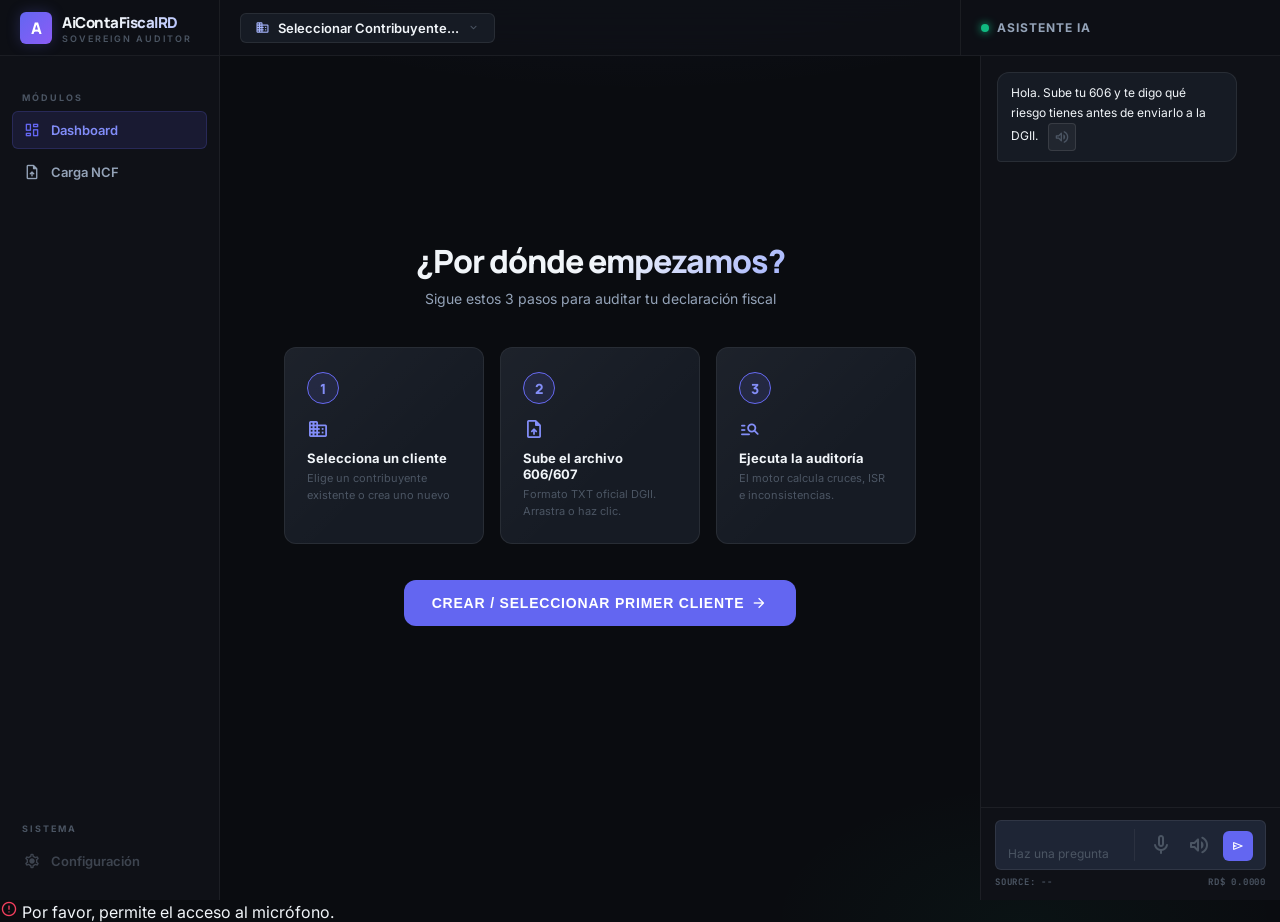
==== api/static/index.html @ 36d4a1bb "Rescue: Reinicialización de repositorio local para AiContaFiscalRD" ====
<!DOCTYPE html>
<html lang="es">
<head>
    <meta charset="UTF-8">
    <meta name="viewport" content="width=device-width, initial-scale=1.0">
    <title>AiContaFiscalRD | Sovereign Auditor</title>
    <meta name="description" content="Motor de auditoría fiscal inteligente para la República Dominicana. Validación de NCF, cruces DGII y análisis de riesgo ISR.">

    <link rel="preconnect" href="https://fonts.googleapis.com">
    <link rel="preconnect" href="https://fonts.gstatic.com" crossorigin>
    <link href="https://fonts.googleapis.com/css2?family=Inter:wght@300;400;500;600;700&family=Manrope:wght@300;400;500;600;700;800;900&family=JetBrains+Mono:wght@400;500&display=swap" rel="stylesheet">
    <link rel="stylesheet" href="https://fonts.googleapis.com/css2?family=Material+Symbols+Rounded:opsz,wght,FILL,GRAD@20..48,300..700,0..1,-50..200">

    <style>
        /* ============================================================
           DESIGN TOKENS
        ============================================================ */
        :root {
            --bg-base:        #0a0c10;
            --bg-surface:     #0f1117;
            --bg-card:        #161b24;
            --bg-card-hover:  #1c2330;
            --bg-glass:       rgba(15,17,23,0.85);
            --bg-input:       #1e2535;

            --border-subtle:  rgba(255,255,255,0.06);
            --border-card:    rgba(255,255,255,0.08);

            --primary:        #6366f1;
            --primary-light:  #818cf8;
            --primary-glow:   rgba(99,102,241,0.25);
            --primary-dim:    rgba(99,102,241,0.12);

            --accent-amber:   #f59e0b;
            --accent-emerald: #10b981;
            --accent-rose:    #f43f5e;

            --text-primary:   #f1f5f9;
            --text-secondary: #94a3b8;
            --text-muted:     #4b5563;
            --text-accent:    #a5b4fc;

            --success:        #10b981;
            --danger:         #f43f5e;
            --warning:        #f59e0b;

            --radius-sm:      6px;
            --radius-md:      12px;
            --radius-lg:      20px;

            --shadow-card:    0 4px 24px rgba(0,0,0,0.4);
            --shadow-glow:    0 0 30px rgba(99,102,241,0.15);
            --shadow-success: 0 0 40px rgba(16,185,129,0.3);
            --transition:     all 0.25s cubic-bezier(0.4, 0, 0.2, 1);

            /* Layout widths */
            --sidebar-w: 220px;
            --chat-w:    300px;
        }

        /* Animaciones Premium */
        @keyframes pulse-success {
            0%   { box-shadow: 0 0 10px rgba(16,185,129,0.2); border-color: var(--border-subtle); }
            50%  { box-shadow: var(--shadow-success); border-color: var(--accent-emerald); }
            100% { box-shadow: 0 0 10px rgba(16,185,129,0.2); border-color: var(--border-subtle); }
        }

        .success-glow {
            animation: pulse-success 3s infinite ease-in-out;
            border-radius: var(--radius-lg);
        }

        *, *::before, *::after { box-sizing: border-box; margin: 0; padding: 0; }
        html { scroll-behavior: smooth; }

        body {
            font-family: 'Inter', sans-serif;
            background: var(--bg-base);
            color: var(--text-primary);
            min-height: 100vh;
            overflow: hidden; /* prevent body scroll — each panel scrolls internally */
            background-image:
                radial-gradient(ellipse 80% 50% at 50% -20%, rgba(99,102,241,0.10) 0%, transparent 60%),
                radial-gradient(ellipse 40% 30% at 80% 100%, rgba(16,185,129,0.04) 0%, transparent 50%);
        }

        ::-webkit-scrollbar { width: 4px; }
        ::-webkit-scrollbar-track { background: transparent; }
        ::-webkit-scrollbar-thumb { background: var(--primary); border-radius: 4px; }

        h1, h2, h3, h4 { font-family: 'Manrope', sans-serif; font-weight: 800; line-height: 1.2; }
        .mono { font-family: 'JetBrains Mono', monospace; }

        /* ============================================================
           SHELL — 3-column fixed layout
        ============================================================ */
        .shell {
            display: grid;
            /* topbar | topbar | topbar */
            /* sidebar | main  | chat   */
            grid-template-columns: var(--sidebar-w) 1fr var(--chat-w);
            grid-template-rows: 56px 1fr;
            height: 100vh;
        }

        /* ============================================================
           TOP BAR
        ============================================================ */
        .topbar {
            grid-column: 1 / -1;
            display: flex;
            align-items: center;
            justify-content: space-between;
            padding: 0 20px 0 0;
            background: var(--bg-glass);
            backdrop-filter: blur(16px);
            -webkit-backdrop-filter: blur(16px);
            border-bottom: 1px solid var(--border-subtle);
            z-index: 100;
        }

        .topbar-left {
            display: flex;
            align-items: center;
            gap: 0;
            width: var(--sidebar-w);
            padding: 0 20px;
            border-right: 1px solid var(--border-subtle);
            height: 100%;
        }

        .brand-logo {
            width: 32px; height: 32px;
            background: linear-gradient(135deg, var(--primary) 0%, #8b5cf6 100%);
            border-radius: var(--radius-sm);
            display: flex; align-items: center; justify-content: center;
            font-family: 'Manrope', sans-serif; font-weight: 900; font-size: 16px; color: #fff;
            box-shadow: 0 0 14px var(--primary-glow);
            flex-shrink: 0;
            margin-right: 10px;
        }

        .brand-name {
            font-family: 'Manrope', sans-serif; font-weight: 900; font-size: 15px;
            letter-spacing: -0.5px;
            background: linear-gradient(135deg, var(--text-primary) 40%, var(--text-accent));
            -webkit-background-clip: text; -webkit-text-fill-color: transparent; background-clip: text;
        }

        .brand-sub {
            font-size: 9px; text-transform: uppercase; letter-spacing: 2px;
            color: var(--text-muted); font-weight: 600;
        }

        .topbar-center {
            flex: 1;
            display: flex;
            align-items: center;
            padding: 0 20px;
        }

        /* Client Pill */
        .client-pill {
            display: flex; align-items: center; gap: 8px;
            background: var(--bg-card); border: 1px solid var(--border-card);
            padding: 6px 14px; border-radius: var(--radius-sm);
            cursor: pointer; transition: var(--transition);
            font-size: 13px; font-weight: 600; color: var(--text-primary);
            max-width: 280px;
        }
        .client-pill:hover { background: var(--bg-card-hover); border-color: var(--primary); }
        .client-pill .material-symbols-rounded { font-size: 15px; color: var(--text-accent); flex-shrink: 0; }

        /* Chat panel header label (topbar right) */
        .topbar-chat-label {
            width: var(--chat-w);
            display: flex;
            align-items: center;
            gap: 8px;
            padding: 0 20px;
            border-left: 1px solid var(--border-subtle);
            height: 100%;
            font-size: 12px;
            font-weight: 700;
            color: var(--text-secondary);
            text-transform: uppercase;
            letter-spacing: 1px;
        }

        .topbar-chat-label .material-symbols-rounded { font-size: 16px; color: var(--primary-light); }

        /* Status dot */
        .status-dot {
            width: 8px; height: 8px; border-radius: 50%;
            background: var(--text-muted); 
            flex-shrink: 0; transition: var(--transition);
        }
        .status-dot.online { background: #10b981; box-shadow: 0 0 8px #10b981; animation: pulse-dot 2s infinite; }
        .status-dot.warning { background: #f59e0b; box-shadow: 0 0 8px #f59e0b; animation: pulse-dot 2s infinite; }
        .status-dot.offline { background: #ef4444; }

        @keyframes pulse-dot { 0%,100%{opacity:1}50%{opacity:.4} }

        /* ============================================================
           SIDEBAR
        ============================================================ */
        .sidebar {
            background: var(--bg-surface);
            border-right: 1px solid var(--border-subtle);
            padding: 20px 12px;
            display: flex; flex-direction: column; gap: 4px;
            overflow-y: auto;
        }

        .sidebar-label {
            font-size: 9px; text-transform: uppercase; letter-spacing: 2px;
            color: var(--text-muted); font-weight: 700;
            padding: 8px 10px 4px; margin-top: 8px;
        }

        .nav-item {
            display: flex; align-items: center; gap: 10px;
            padding: 9px 10px; border-radius: var(--radius-sm);
            cursor: pointer; font-size: 13px; font-weight: 600;
            color: var(--text-secondary); transition: var(--transition);
            border: 1px solid transparent;
        }
        .nav-item .material-symbols-rounded { font-size: 18px; flex-shrink: 0; }
        .nav-item:hover { background: var(--bg-card); color: var(--text-primary); }
        .nav-item.active {
            background: var(--primary-dim); color: var(--primary-light);
            border-color: rgba(99,102,241,0.2);
        }
        .nav-item.active .material-symbols-rounded { color: var(--primary); }

        /* ============================================================
           MAIN CONTENT
        ============================================================ */
        .main-content {
            overflow-y: auto;
            padding: 28px 28px 28px 28px;
        }

        .section { display: none; animation: fadeUp .3s ease; }
        .section.active { display: block; }

        @keyframes fadeUp {
            from { opacity:0; transform:translateY(10px); }
            to   { opacity:1; transform:translateY(0); }
        }

        /* Page header */
        .page-header {
            margin-bottom: 24px;
            display: flex; justify-content: space-between; align-items: flex-end;
        }
        .page-title { font-size: 26px; letter-spacing: -0.8px; }
        .page-sub {
            font-size: 13px; color: var(--text-secondary); margin-top: 4px;
            display: flex; align-items: center; gap: 6px;
        }
        .page-sub .material-symbols-rounded { font-size: 14px; }

        /* Buttons */
        .btn {
            display: inline-flex; align-items: center; gap: 6px;
            padding: 8px 16px; border-radius: var(--radius-sm);
            border: none; cursor: pointer;
            font-size: 12px; font-weight: 700;
            text-transform: uppercase; letter-spacing: 0.8px;
            transition: var(--transition);
        }
        .btn-primary { background: var(--primary); color: #fff; }
        .btn-primary:hover { background: var(--primary-light); box-shadow: 0 0 20px var(--primary-glow); transform: translateY(-1px); }
        .btn-ghost {
            background: transparent; color: var(--primary-light);
            border: 1px solid var(--primary);
        }
        .btn-ghost:hover { background: var(--primary-dim); }
        .btn-lg {
            padding: 14px 28px; font-size: 14px;
            border-radius: var(--radius-md);
        }

        /* ============================================================
           CAMBIO 1 — EMPTY STATE
        ============================================================ */
        .empty-state-screen {
            display: flex; flex-direction: column; align-items: center;
            justify-content: center;
            min-height: calc(100vh - 200px);
            text-align: center;
            animation: fadeUp 0.4s ease;
        }

        .empty-headline {
            font-size: 32px; letter-spacing: -1px;
            margin-bottom: 10px;
            background: linear-gradient(135deg, var(--text-primary) 50%, var(--text-accent));
            -webkit-background-clip: text; -webkit-text-fill-color: transparent; background-clip: text;
        }

        .empty-sub {
            font-size: 14px; color: var(--text-secondary); margin-bottom: 40px;
        }

        /* Steps */
        .steps-row {
            display: flex; gap: 16px; margin-bottom: 36px; flex-wrap: wrap; justify-content: center;
        }

        .step-card {
            background: var(--bg-card); border: 1px solid var(--border-card);
            border-radius: var(--radius-md); padding: 24px 22px;
            width: 200px; text-align: left;
            transition: var(--transition);
            position: relative; overflow: hidden;
        }
        .step-card::before {
            content: '';
            position: absolute; inset: 0;
            background: linear-gradient(135deg, rgba(255,255,255,.03) 0%, transparent 60%);
            pointer-events: none;
        }
        .step-card:hover { transform: translateY(-3px); border-color: rgba(99,102,241,.3); }

        .step-num {
            width: 32px; height: 32px; border-radius: 50%;
            background: var(--primary-dim); border: 1px solid var(--primary);
            color: var(--primary-light);
            font-family: 'Manrope', sans-serif; font-weight: 900; font-size: 14px;
            display: flex; align-items: center; justify-content: center;
            margin-bottom: 14px;
        }

        .step-icon { font-size: 22px; color: var(--primary-light); margin-bottom: 10px; }

        .step-title { font-size: 13px; font-weight: 700; color: var(--text-primary); margin-bottom: 4px; }
        .step-desc  { font-size: 11px; color: var(--text-muted); line-height: 1.5; }

        /* ============================================================
           KPI CARDS  (CAMBIO 3 — honest state)
        ============================================================ */
        .kpi-grid {
            display: grid;
            grid-template-columns: repeat(auto-fit, minmax(180px, 1fr));
            gap: 14px; margin-bottom: 24px;
        }

        .kpi-card {
            background: var(--bg-card); border: 1px solid var(--border-card);
            border-radius: var(--radius-md); padding: 20px;
            display: flex; flex-direction: column; gap: 10px;
            transition: var(--transition); position: relative; overflow: hidden;
        }
        .kpi-card::before {
            content: '';
            position: absolute; inset: 0; border-radius: inherit;
            background: linear-gradient(135deg, rgba(255,255,255,.03) 0%, transparent 60%);
            pointer-events: none;
        }
        .kpi-card:hover { transform: translateY(-2px); box-shadow: var(--shadow-card); }
        .kpi-card.danger  { border-top: 2px solid var(--danger); }
        .kpi-card.success { border-top: 2px solid var(--success); }
        .kpi-card.primary { background: linear-gradient(135deg, #1e1b4b, #1e1540); border-color: rgba(99,102,241,.3); }

        .kpi-header { display: flex; justify-content: space-between; align-items: flex-start; }

        .kpi-icon {
            width: 36px; height: 36px; border-radius: var(--radius-sm);
            display: flex; align-items: center; justify-content: center;
        }
        .kpi-icon .material-symbols-rounded { font-size: 18px; }
        .kpi-icon.danger  { background: rgba(244,63,94,.15);  color: var(--danger); }
        .kpi-icon.success { background: rgba(16,185,129,.15); color: var(--success); }
        .kpi-icon.primary { background: rgba(99,102,241,.2);  color: var(--primary-light); }
        .kpi-icon.amber   { background: rgba(245,158,11,.15); color: var(--accent-amber); }

        .kpi-label {
            font-size: 9px; text-transform: uppercase; letter-spacing: 1.5px;
            color: var(--text-muted); font-weight: 700;
        }

        .kpi-value {
            font-family: 'Manrope', sans-serif; font-size: 28px; font-weight: 900;
            letter-spacing: -1px; line-height: 1;
        }
        .kpi-value.danger  { color: var(--danger); }
        .kpi-value.success { color: var(--success); }
        .kpi-value.amber   { color: var(--accent-amber); }
        .kpi-value.white   { color: var(--text-primary); }
        .kpi-value.muted   { color: var(--text-muted); font-size: 22px; letter-spacing: 0; }

        .kpi-sub { font-size: 10px; color: var(--text-muted); }

        /* ============================================================
           AUDIT TABLE
        ============================================================ */
        .card {
            background: var(--bg-card); border: 1px solid var(--border-card);
            border-radius: var(--radius-md); overflow: hidden;
        }
        .card-header {
            display: flex; justify-content: space-between; align-items: center;
            padding: 14px 18px; border-bottom: 1px solid var(--border-subtle);
        }
        .card-title {
            display: flex; align-items: center; gap: 8px;
            font-size: 13px; font-weight: 700; color: var(--text-primary);
        }
        .card-title .material-symbols-rounded { font-size: 15px; color: var(--primary-light); }

        .audit-item {
            display: flex; justify-content: space-between; align-items: center;
            padding: 12px 18px; border-bottom: 1px solid var(--border-subtle);
            transition: var(--transition);
        }
        .audit-item:last-child { border-bottom: none; }
        .audit-item:hover { background: var(--bg-card-hover); }

        .status-dot-inline {
            width: 8px; height: 8px; border-radius: 50%; flex-shrink: 0;
        }
        .status-dot-inline.ok    { background: var(--success); box-shadow: 0 0 8px var(--success); }
        .status-dot-inline.error { background: var(--danger);  box-shadow: 0 0 8px var(--danger); }

        .audit-id   { font-size: 13px; font-weight: 700; }
        .audit-diff { font-family: 'JetBrains Mono', monospace; font-size: 12px; font-weight: 600; }
        .audit-diff.ok    { color: var(--success); }
        .audit-diff.error { color: var(--danger); }

        .badge {
            display: inline-flex; align-items: center; gap: 4px;
            padding: 2px 8px; border-radius: 20px;
            font-size: 10px; font-weight: 700;
        }
        .badge.success { background: rgba(16,185,129,.15); color: var(--success); border: 1px solid rgba(16,185,129,.3); }
        .badge.danger  { background: rgba(244,63,94,.15);  color: var(--danger);  border: 1px solid rgba(244,63,94,.3); }
        .badge.loading { background: rgba(99,102,241,.15); color: var(--primary-light); border: 1px solid rgba(99,102,241,.3); }

        .table-empty {
            padding: 40px; text-align: center; color: var(--text-muted);
            font-size: 13px; font-style: italic;
        }

        /* ============================================================
           UPLOAD SECTION
        ============================================================ */
        .dropzone {
            background: var(--bg-card); border: 2px dashed var(--border-card);
            border-radius: var(--radius-md); padding: 48px 24px;
            text-align: center; cursor: pointer; transition: var(--transition);
            position: relative; overflow: hidden;
        }
        .dropzone::before {
            content: ''; position: absolute; inset: 0;
            background: radial-gradient(ellipse at center, rgba(99,102,241,.05) 0%, transparent 70%);
            opacity: 0; transition: opacity .3s;
        }
        .dropzone:hover { border-color: var(--primary); background: var(--bg-card-hover); }
        .dropzone:hover::before { opacity: 1; }
        .dropzone-icon {
            width: 56px; height: 56px; background: var(--primary-dim);
            border-radius: 50%; display: flex; align-items: center; justify-content: center;
            margin: 0 auto 16px; border: 1px solid rgba(99,102,241,.3);
        }
        .dropzone-icon .material-symbols-rounded { font-size: 28px; color: var(--primary-light); }
        .dropzone h3  { font-size: 17px; margin-bottom: 6px; }
        .dropzone p   { font-size: 12px; color: var(--text-secondary); }
        .data-table   { width: 100%; border-collapse: collapse; }
        .data-table th {
            font-size: 9px; text-transform: uppercase; letter-spacing: 1.5px; font-weight: 700;
            color: var(--text-muted); padding: 10px 16px; text-align: left;
            border-bottom: 1px solid var(--border-subtle);
        }
        .data-table td { padding: 10px 16px; font-size: 13px; border-bottom: 1px solid var(--border-subtle); }
        .data-table tr:last-child td { border-bottom: none; }
        .data-table tr:hover td { background: var(--bg-card-hover); }

        /* ============================================================
           CAMBIO 2 — CHAT PANEL (always visible, fixed right column)
        ============================================================ */
        .chat-col {
            border-left: 1px solid var(--border-subtle);
            background: var(--bg-surface);
            display: flex; flex-direction: column;
            overflow: hidden;
        }

        .chat-body {
            flex: 1; overflow-y: auto; padding: 16px;
            display: flex; flex-direction: column; gap: 12px;
        }

        .message { max-width: 90%; animation: fadeUp .25s ease; }
        .message.user { align-self: flex-end; }
        .message.bot  { align-self: flex-start; }

        .message-bubble {
            padding: 10px 13px;
            border-radius: var(--radius-md);
            font-size: 12px; line-height: 1.65;
        }
        .message.user .message-bubble {
            background: linear-gradient(135deg, var(--primary), #8b5cf6);
            color: #fff; border-bottom-right-radius: 4px;
        }
        .message.bot .message-bubble {
            background: var(--bg-card); border: 1px solid var(--border-card);
            color: var(--text-primary); border-bottom-left-radius: 4px;
        }

        /* Typing indicator */
        .typing-indicator {
            display: flex; gap: 4px; padding: 12px 13px;
            background: var(--bg-card); border: 1px solid var(--border-card);
            border-radius: var(--radius-md); border-bottom-left-radius: 4px;
            width: fit-content;
        }
        .typing-dot {
            width: 5px; height: 5px; border-radius: 50%;
            background: var(--text-muted);
            animation: typing 1.2s infinite;
        }
        .typing-dot:nth-child(2) { animation-delay: .2s; }
        .typing-dot:nth-child(3) { animation-delay: .4s; }
        @keyframes typing {
            0%,80%,100%{ transform:scale(1);   opacity:.5; }
            40%         { transform:scale(1.3); opacity:1;  }
        }

        /* Chat footer */
        .chat-footer {
            padding: 12px 14px;
            border-top: 1px solid var(--border-subtle);
            background: var(--bg-surface);
        }
        .chat-input-row {
            display: flex; gap: 8px; align-items: flex-end;
            background: var(--bg-input); border: 1px solid var(--border-card);
            border-radius: var(--radius-sm); padding: 8px 12px; transition: var(--transition);
        }
        .chat-input-row:focus-within {
            border-color: var(--primary); box-shadow: 0 0 0 2px var(--primary-dim);
        }
        #chat-input {
            background: transparent; border: none; outline: none;
            flex: 1; font-size: 12px; color: var(--text-primary);
            resize: none; font-family: 'Inter', sans-serif;
        }
        #chat-input::placeholder { color: var(--text-muted); }
        .chat-send {
            width: 30px; height: 30px;
            background: var(--primary); border: none; border-radius: var(--radius-sm);
            display: flex; align-items: center; justify-content: center;
            cursor: pointer; transition: var(--transition); flex-shrink: 0;
        }
        .chat-send:hover { background: var(--primary-light); transform: scale(1.05); }
        .chat-send .material-symbols-rounded { font-size: 14px; color: #fff; }
        .chat-meta {
            display: flex; justify-content: space-between;
            margin-top: 6px; font-size: 9px; font-weight: 700;
            text-transform: uppercase; letter-spacing: .8px;
            color: var(--text-muted); font-family: 'JetBrains Mono', monospace;
        }

        /* ============================================================
           CLIENT MODAL
        ============================================================ */
        .modal-backdrop {
            position: fixed; inset: 0;
            background: rgba(0,0,0,.7); backdrop-filter: blur(6px);
            z-index: 500; display: flex; align-items: center; justify-content: center;
            opacity: 0; pointer-events: none; transition: opacity .25s;
        }
        .modal-backdrop.open { opacity: 1; pointer-events: all; }
        .modal {
            background: var(--bg-surface); border: 1px solid var(--border-card);
            border-radius: var(--radius-lg); width: 100%; max-width: 500px;
            max-height: 80vh; display: flex; flex-direction: column; overflow: hidden;
            transform: scale(.96) translateY(8px);
            transition: transform .3s cubic-bezier(.4,0,.2,1);
            box-shadow: 0 24px 80px rgba(0,0,0,.6), var(--shadow-glow);
        }
        .modal-backdrop.open .modal { transform: scale(1) translateY(0); }
        .modal-header {
            display: flex; justify-content: space-between; align-items: center;
            padding: 18px 22px; border-bottom: 1px solid var(--border-subtle);
        }
        .modal-title { font-size: 17px; }
        .modal-body  { overflow-y: auto; flex: 1; }
        .client-item {
            display: flex; justify-content: space-between; align-items: center;
            padding: 13px 22px; cursor: pointer;
            transition: var(--transition); border-bottom: 1px solid var(--border-subtle);
        }
        .client-item:hover { background: var(--bg-card-hover); }
        .client-item:hover .material-symbols-rounded { color: var(--primary-light); transform: translateX(4px); }
        .client-item .material-symbols-rounded { font-size: 16px; color: var(--text-muted); transition: var(--transition); }
        .client-name { font-size: 13px; font-weight: 700; }
        .client-rnc  { font-size: 10px; color: var(--text-muted); margin-top: 2px; font-family: 'JetBrains Mono', monospace; }
        .icon-btn {
            width: 30px; height: 30px; border-radius: var(--radius-sm);
            border: 1px solid var(--border-card); background: var(--bg-card);
            color: var(--text-secondary); display: flex; align-items: center;
            justify-content: center; cursor: pointer; transition: var(--transition);
        }
        .icon-btn:hover { background: var(--danger); color: #fff; border-color: var(--danger); }
        .icon-btn .material-symbols-rounded { font-size: 16px; }

        /* Estilos Formulario Nuevo Cliente */
        .client-create-form {
            padding: 18px 22px;
            background: rgba(99,102,241,0.03);
            border-bottom: 2px solid var(--border-subtle);
        }
        .form-row { display: flex; gap: 10px; margin-top: 10px; }
        .form-group { flex: 1; }
        .form-group label { display: block; font-size: 10px; font-weight: 700; color: var(--text-muted); text-transform: uppercase; margin-bottom: 4px; }
        .form-group input { 
            width: 100%; padding: 8px 12px; font-size: 12px; 
            background: var(--bg-input); border: 1px solid var(--border-card); 
            border-radius: var(--radius-sm); color: var(--text-primary);
            transition: var(--transition);
        }
        .form-group input:focus { border-color: var(--primary); outline: none; box-shadow: 0 0 0 2px var(--primary-dim); }
        .btn-create {
            margin-top: 12px; width: 100%;
            display: flex; align-items: center; justify-content: center; gap: 8px;
        }

        /* ============================================================
           VOICE CONTROLS & REPLAY
        ============================================================ */
        .voice-controls { display: flex; gap: 6px; border-left: 1px solid var(--border-subtle); padding-left: 10px; margin-left: 8px; }
        .btn-voice {
            width: 32px; height: 32px; border: none; border-radius: var(--radius-sm);
            display: flex; align-items: center; justify-content: center;
            cursor: pointer; transition: all 0.2s cubic-bezier(0.4, 0, 0.2, 1);
            background: transparent; color: var(--text-muted);
        }
        .btn-voice:hover { background: var(--bg-card-hover); color: var(--primary-light); transform: scale(1.1); }
        .btn-voice.recording {
            background: var(--danger); color: #fff;
            animation: voice-pulse 1.5s infinite;
        }
        .btn-voice.speaking { color: var(--accent-amber); animation: pulse-dot 2s infinite; }
        
        @keyframes voice-pulse {
            0% { box-shadow: 0 0 0 0 rgba(244, 63, 94, 0.4); }
            70% { box-shadow: 0 0 0 10px rgba(244, 63, 94, 0); }
            100% { box-shadow: 0 0 0 0 rgba(244, 63, 94, 0); }
        }

        .replay-btn {
            background: rgba(255,255,255,0.05); border: 1px solid rgba(255,255,255,0.1); 
            color: var(--text-muted); border-radius: 4px;
            cursor: pointer; padding: 4px; display: inline-flex; align-items: center;
            vertical-align: middle; margin-left: 10px; transition: all 0.2s;
        }
        .replay-btn:hover { background: var(--primary); color: #fff; border-color: var(--primary); }

        #voice-alert .material-symbols-rounded { color: var(--danger); font-size: 18px; }

        /* Voice Visualizer */
        #voice-vis {
            position: absolute; bottom: 100%; left: 0; width: 100%; height: 40px;
            pointer-events: none; opacity: 0; transition: opacity 0.3s;
            background: linear-gradient(to top, rgba(var(--primary-rgb), 0.05), transparent);
        }
        #voice-vis.active { opacity: 1; }

        .audit-item { 
            cursor: pointer; position: relative; overflow: hidden;
            border-left: 2px solid transparent; transition: all 0.2s;
        }
        .audit-item:hover { 
            background: var(--bg-card-hover); 
            border-left-color: var(--primary);
            transform: translateX(4px);
        }
        .audit-item::after {
            content: 'volume_up'; font-family: 'Material Symbols Rounded';
            position: absolute; right: 15px; top: 50%; transform: translateY(-50%);
            font-size: 16px; color: var(--primary); opacity: 0; transition: opacity 0.2s;
        }
        .audit-item:hover::after { opacity: 0.5; }
    </style>
</head>
<body>
<div class="shell">

    <!-- ══════════════════ TOP BAR ══════════════════ -->
    <header class="topbar">
        <div class="topbar-left">
            <div class="brand-logo">A</div>
            <div>
                <div class="brand-name">AiContaFiscalRD</div>
                <div class="brand-sub">Sovereign Auditor</div>
            </div>
        </div>

        <div class="topbar-center">
            <div class="client-pill" onclick="toggleClientModal()">
                <span class="material-symbols-rounded">domain</span>
                <span id="current-client-name" style="overflow:hidden;text-overflow:ellipsis;white-space:nowrap;flex:1;">Seleccionar Contribuyente...</span>
                <span class="material-symbols-rounded" style="font-size:13px;color:var(--text-muted);">expand_more</span>
            </div>
        </div>

        <div class="topbar-chat-label" title="Estado de la Inteligencia Artificial">
            <div id="ai-status-dot" class="status-dot online"></div>
            <span id="ai-status-text">Asistente IA</span>
        </div>
    </header>

    <!-- ══════════════════ SIDEBAR ══════════════════ -->
    <aside class="sidebar">
        <span class="sidebar-label">Módulos</span>
        <div class="nav-item active" id="nav-dashboard" onclick="switchTab('dashboard')">
            <span class="material-symbols-rounded">dashboard</span>
            Dashboard
        </div>
        <div class="nav-item" id="nav-upload" onclick="switchTab('upload')">
            <span class="material-symbols-rounded">upload_file</span>
            Carga NCF
        </div>

        <div style="flex:1;"></div>
        <span class="sidebar-label">Sistema</span>
        <div class="nav-item" style="opacity:.35;pointer-events:none;">
            <span class="material-symbols-rounded">settings</span>
            Configuración
        </div>
    </aside>

    <!-- ══════════════════ MAIN ══════════════════ -->
    <main class="main-content">

        <!-- ── DASHBOARD ── -->
        <section class="section active" id="tab-dashboard">

            <!-- ╔══════════════════════════════════════╗
                 ║  CAMBIO 1 — Empty State (sin cliente) ║
                 ╚══════════════════════════════════════╝ -->
            <div id="empty-state" class="empty-state-screen" style="display:none;">
                <h2 class="empty-headline">¿Por dónde empezamos?</h2>
                <p class="empty-sub">Sigue estos 3 pasos para auditar tu declaración fiscal</p>

                <div class="steps-row">
                    <div class="step-card">
                        <div class="step-num">1</div>
                        <div class="material-symbols-rounded step-icon">domain</div>
                        <div class="step-title">Selecciona un cliente</div>
                        <div class="step-desc">Elige un contribuyente existente o crea uno nuevo</div>
                    </div>
                    <div class="step-card">
                        <div class="step-num">2</div>
                        <div class="material-symbols-rounded step-icon">upload_file</div>
                        <div class="step-title">Sube el archivo 606/607</div>
                        <div class="step-desc">Formato TXT oficial DGII. Arrastra o haz clic.</div>
                    </div>
                    <div class="step-card">
                        <div class="step-num">3</div>
                        <div class="material-symbols-rounded step-icon">manage_search</div>
                        <div class="step-title">Ejecuta la auditoría</div>
                        <div class="step-desc">El motor calcula cruces, ISR e inconsistencias.</div>
                    </div>
                </div>

                <button class="btn btn-primary btn-lg" onclick="toggleClientModal()">
                    Crear / Seleccionar primer cliente
                    <span class="material-symbols-rounded" style="font-size:18px;">arrow_forward</span>
                </button>
            </div>

            <!-- Dashboard real (mostrado cuando hay cliente) -->
            <div id="dashboard-real" style="display:none;">
                <div class="page-header">
                    <div>
                        <h2 class="page-title">Operativo General</h2>
                        <p class="page-sub">
                            <span class="material-symbols-rounded">calendar_today</span>
                            Periodo Fiscal: <strong id="display-period">2025</strong>
                        </p>
                    </div>
                    <button class="btn btn-ghost" onclick="startAudit()">
                        <span class="material-symbols-rounded" style="font-size:14px;">play_arrow</span>
                        Ejecutar Auditoría
                    </button>
                </div>

                <!-- ╔══════════════════════════════════════╗
                     ║  CAMBIO 3 — Cards honestas (sin ceros) ║
                     ╚══════════════════════════════════════╝ -->
                <div class="kpi-grid">
                    <div class="kpi-card danger">
                        <div class="kpi-header">
                            <div class="kpi-icon danger"><span class="material-symbols-rounded">error</span></div>
                            <span class="kpi-label">Alertas Críticas</span>
                        </div>
                        <div class="kpi-value muted" id="stat-alerts">— <span style="font-size:13px;font-weight:600;letter-spacing:0;">(sin datos)</span></div>
                        <div class="kpi-sub">Cruces auditados con discrepancia</div>
                    </div>

                    <div class="kpi-card success">
                        <div class="kpi-header">
                            <div class="kpi-icon success"><span class="material-symbols-rounded">verified</span></div>
                            <span class="kpi-label">Integridad Cruces</span>
                        </div>
                        <div class="kpi-value muted" id="stat-cruces">— <span style="font-size:13px;font-weight:600;letter-spacing:0;">(sin datos)</span></div>
                        <div class="kpi-sub">Validación vs IT-1</div>
                    </div>

                    <div class="kpi-card primary">
                        <div class="kpi-header">
                            <div class="kpi-icon amber"><span class="material-symbols-rounded">payments</span></div>
                            <span class="kpi-label">ISR Estimado</span>
                        </div>
                        <div class="kpi-value muted" id="stat-isr">Pendiente de archivo</div>
                        <div class="kpi-sub">Cálculo proyectado</div>
                    </div>

                    <div class="kpi-card">
                        <div class="kpi-header">
                            <div class="kpi-icon primary"><span class="material-symbols-rounded">receipt_long</span></div>
                            <span class="kpi-label">NCFs Validados</span>
                        </div>
                        <div class="kpi-value muted" id="stat-ncfs">— <span style="font-size:13px;font-weight:600;letter-spacing:0;">(sin datos)</span></div>
                        <div class="kpi-sub">Comprobantes 606 + 607</div>
                    </div>
                </div>

                <!-- Audit list -->
                <div class="card">
                    <div class="card-header">
                        <div class="card-title">
                            <span class="material-symbols-rounded">manage_search</span>
                            Hallazgos de Auditoría
                        </div>
                    </div>
                    <div id="audit-list">
                        <div class="table-empty">Ejecuta la auditoría para ver hallazgos.</div>
                    </div>
                </div>

                <!-- 🚀 NUEVO: Centro de Entregables Industriales -->
                <div class="card" style="margin-top:20px; border: 1px solid rgba(99,102,241,0.2); background: linear-gradient(135deg, var(--bg-card) 0%, rgba(99,102,241,0.05) 100%);">
                    <div class="card-header" style="background: rgba(99,102,241,0.08);">
                        <div class="card-title">
                            <span class="material-symbols-rounded" style="color:var(--primary-light);">package_2</span>
                            Centro de Entregables Industriales (OFV)
                        </div>
                        <button class="btn btn-primary" id="btn-generar-final" onclick="generarEntregablesIndustriales()">
                            <span class="material-symbols-rounded">rocket_launch</span>
                            Generar Paquete Legal
                        </button>
                    </div>
                    <div id="entregables-container" style="padding: 16px;">
                        <div class="table-empty" id="entregables-empty">Completa la auditoría para habilitar la generación de archivos oficiales.</div>
                        <div id="entregables-list" class="hidden" style="display:grid; grid-template-columns: repeat(auto-fit, minmax(200px, 1fr)); gap: 12px;">
                            <!-- Archivos se inyectan aquí -->
                        </div>
                    </div>
                </div>
            </div>
        </section>

        <!-- ── CARGA NCF ── -->
        <section class="section" id="tab-upload">
            <div class="page-header">
                <div>
                    <h2 class="page-title">NCF Registry Control</h2>
                    <p class="page-sub">Carga masiva de comprobantes 606 / 607 (formato DGII)</p>
                </div>
            </div>

            <div class="dropzone" onclick="document.getElementById('file-input').click()" id="dropzone">
                <div class="dropzone-icon">
                    <span class="material-symbols-rounded">upload_file</span>
                </div>
                <h3>Arrastra tus archivos TXT</h3>
                <p style="margin-top:6px;">Formato oficial DGII · 606 / 607</p>
                <input type="file" id="file-input" style="display:none" multiple accept=".txt" onchange="handleFiles(this)">
            </div>

            <div id="upload-status" style="display:none; margin-top:20px;" class="card">
                <div class="card-header">
                    <div class="card-title">
                        <span class="material-symbols-rounded">checklist</span>
                        Resultados de Carga
                    </div>
                </div>
                <table class="data-table">
                    <thead><tr><th>Archivo</th><th>Estado</th><th>Periodo</th></tr></thead>
                    <tbody id="upload-results"></tbody>
                </table>
            </div>
        </section>
    </main>

    <!-- ══════════════════════════════════════════════
         CAMBIO 2 — CHAT PANEL (columna fija derecha)
    ══════════════════════════════════════════════ -->
    <div class="chat-col">
        <div class="chat-body" id="chat-history"></div>

        <div class="chat-footer">
            <canvas id="voice-vis"></canvas>
            <div class="chat-input-row">
                <textarea id="chat-input" rows="1" placeholder="Haz una pregunta fiscal..."></textarea>
                <div class="voice-controls">
                    <button class="btn-voice" id="btn-mic" onclick="toggleMic()" title="Dictar pregunta">
                        <span class="material-symbols-rounded">mic</span>
                    </button>
                    <button class="btn-voice" id="btn-stop-voice" onclick="stopSpeaking()" title="Silenciar asistente">
                        <span class="material-symbols-rounded" id="speaker-icon">volume_up</span>
                    </button>
                </div>
                <button class="chat-send" onclick="sendChat()">
                    <span class="material-symbols-rounded">send</span>
                </button>
            </div>
            <div class="chat-meta">
                <span id="chat-source">Source: --</span>
                <span id="chat-cost">RD$ 0.0000</span>
            </div>
        </div>
    </div>

</div><!-- /shell -->

<!-- ══════════════════ CLIENT MODAL ══════════════════ -->
<div class="modal-backdrop" id="client-modal">
    <div class="modal">
        <div class="modal-header">
            <h3 class="modal-title">Contribuyentes Activos</h3>
            <div class="icon-btn" onclick="toggleClientModal()">
                <span class="material-symbols-rounded">close</span>
            </div>
        </div>
        <div class="modal-body">
            <!-- Formulario de Creación -->
            <div class="client-create-form">
                <div style="font-size: 12px; font-weight: 700; color: var(--primary-light); margin-bottom: 8px; display: flex; align-items: center; gap: 6px;">
                    <span class="material-symbols-rounded" style="font-size: 18px;">person_add</span>
                    Registrar Nuevo Contribuyente
                </div>
                <div class="form-row">
                    <div class="form-group">
                        <label>RNC / Cédula</label>
                        <input type="text" id="new-client-rnc" placeholder="Ej. 130826552" oninput="searchPadron(this.value)">
                    </div>
                    <div class="form-group">
                        <label>Razón Social <span id="dgii-status" style="font-size:10px; color:var(--primary); margin-left:5px;"></span></label>
                        <input type="text" id="new-client-name" placeholder="Ej. EMPRESA SRL">
                    </div>
                </div>
                <button class="btn btn-primary btn-create" id="btn-create-client" onclick="createClient()">
                    <span class="material-symbols-rounded">save</span>
                    Guardar y Seleccionar
                </button>
            </div>
            
            <div style="padding: 12px 22px 4px; font-size: 10px; font-weight: 700; color: var(--text-muted); text-transform: uppercase; letter-spacing: 1px;">
                Seleccionar Existente
            </div>
            <div id="client-list"></div>
        </div>
    </div>
</div>

<div id="voice-alert">
    <span class="material-symbols-rounded">error_outline</span>
    <span id="voice-alert-text">Por favor, permite el acceso al micrófono.</span>
</div>

<script>
    const API_URL = 'http://localhost:8000/api';
    const API_KEY = 'AiConta_Secure_Key_2026_RD'; // Llave industrial por defecto
    let hasData = false;             // data loaded from /api/riesgo
    let hasDataFromPipeline = false; // data loaded from /api/procesar (ISR, NCF counts)

    async function safeFetch(url, options = {}) {
        if (!options.headers) options.headers = {};
        options.headers['X-API-KEY'] = API_KEY;
        
        try {
            const resp = await fetch(url, options);
            if (resp.status === 403) {
                console.error("Acceso denegado: API Key inválida.");
                throw new Error("403 Forbidden - Revisa tu API Key");
            }
            return resp;
        } catch (e) {
            console.error("Error en safeFetch:", e);
            throw e;
        }
    }

    /* ── Navigation ── */
    function switchTab(tab) {
        document.querySelectorAll('.section').forEach(s => s.classList.remove('active'));
        document.getElementById('tab-' + tab).classList.add('active');
        document.querySelectorAll('.nav-item').forEach(l => l.classList.remove('active'));
        document.getElementById('nav-' + tab).classList.add('active');
    }

    /* ── Client Modal ── */
    function toggleClientModal() {
        const m = document.getElementById('client-modal');
        const isOpen = m.classList.contains('open');
        m.classList.toggle('open', !isOpen);
        if (!isOpen) loadClients();
    }
    
    async function createClient() {
        const rnc = document.getElementById('new-client-rnc').value.trim();
        const name = document.getElementById('new-client-name').value.trim();
        const btn = document.getElementById('btn-create-client');

        if (!rnc || !name) return alert("Por favor complete RNC y Razón Social");

        btn.disabled = true;
        btn.innerHTML = `<span class="material-symbols-rounded animate-spin">cyclone</span> Guardando...`;

        try {
            const resp = await safeFetch(`${API_URL}/clientes`, {
                method: 'POST',
                headers: { 'Content-Type': 'application/json' },
                body: JSON.stringify({ rnc, razon_social: name })
            });
            const data = await resp.json();

            if (resp.ok) {
                // Seleccionar al nuevo cliente y recargar
                selectClient(data.id, name, rnc);
            } else if (resp.status === 400 && data.id) {
                // El cliente ya existe, lo seleccionamos directamente
                selectClient(data.id, data.razon_social || name, rnc);
            } else {
                alert("Error: " + (data.detail || data.message || "No se pudo registrar"));
            }
        } catch (e) {
            console.error(e);
            alert("Error de red al registrar cliente");
        } finally {
            btn.disabled = false;
            btn.innerHTML = `<span class="material-symbols-rounded">save</span> Guardar y Seleccionar`;
        }
    }

    async function loadClients() {
        const list = document.getElementById('client-list');
        list.innerHTML = '<div class="table-empty">Cargando...</div>';
        try {
            const resp = await safeFetch(`${API_URL}/clientes`);
            const data = await resp.json();
            list.innerHTML = data.clientes.map(c => `
                <div class="client-item" onclick="selectClient('${c.id}', '${c.razon_social}', '${c.rnc}')">
                    <div>
                        <div class="client-name">${c.razon_social}</div>
                        <div class="client-rnc">RNC: ${c.rnc}</div>
                    </div>
                    <span class="material-symbols-rounded">arrow_forward</span>
                </div>`).join('');
        } catch(e) {
            list.innerHTML = '<div class="table-empty">Error al cargar clientes.</div>';
        }
    }

    function selectClient(id, name, rnc) {
        localStorage.setItem('cid', id);
        localStorage.setItem('cname', name);
        localStorage.setItem('crnc', rnc);
        window.location.reload();
    }

    /* ── Init ── */
    window.onload = () => {
        const id = localStorage.getItem('cid');
        if (id) {
            document.getElementById('current-client-name').textContent = localStorage.getItem('cname');
            // Show dashboard, load data
            document.getElementById('empty-state').style.display    = 'none';
            document.getElementById('dashboard-real').style.display = 'block';
            updateDashboard();
        } else {
            // Show empty state
            document.getElementById('empty-state').style.display    = 'flex';
            document.getElementById('dashboard-real').style.display = 'none';
        }

        // Auto first message from bot
        appendBotMessage('Hola. Sube tu 606 y te digo qué riesgo tienes antes de enviarlo a la DGII.');

        // Enter to send
        document.getElementById('chat-input').addEventListener('keydown', e => {
            if (e.key === 'Enter' && !e.shiftKey) { e.preventDefault(); sendChat(); }
        });

        // Drag & Drop dropzone
        const dz = document.getElementById('dropzone');
        if (dz) {
            dz.addEventListener('dragover',  e => { e.preventDefault(); dz.style.borderColor = 'var(--primary)'; });
            dz.addEventListener('dragleave', () => dz.style.borderColor = '');
            dz.addEventListener('drop', e => {
                e.preventDefault(); dz.style.borderColor = '';
                if (e.dataTransfer.files.length) handleFiles({ files: e.dataTransfer.files });
            });
        }
    };

    /* ══════════════════════════════════════════════
       Dashboard (Cambio 3: render honesto)
    ══════════════════════════════════════════════ */
    async function updateDashboard() {
        const rnc = localStorage.getItem('crnc');
        if (!rnc) return;
        const anio = document.getElementById('display-period').textContent.trim();
        try {
            // /api/riesgo devuelve: {indice_riesgo, nivel, semaforo, mensaje, total_flags, flags[]}
            const resp = await safeFetch(`${API_URL}/riesgo?rnc=${encodeURIComponent(rnc)}&anio=${anio}`);
            const data = await resp.json();

            if (data && !data.error) {
                hasData = true;

                const indice  = data.indice_riesgo ?? null;
                const semaf   = data.semaforo || '';
                const flags   = data.flags || [];
                const nFlags  = data.total_flags || 0;

                // KPI 1: Alertas Críticas = banderas de riesgo ALTO/MUY_ALTO
                const flagsAltos = flags.filter(f => f.nivel === 'ALTO' || f.nivel === 'MUY_ALTO').length;
                setKPI('stat-alerts',
                    flagsAltos > 0 ? flagsAltos.toString() : '0',
                    flagsAltos > 0 ? 'danger' : 'success');

                // KPI 2: Integridad / Semáforo de Riesgo
                const colorSemaf = { VERDE: 'success', AMARILLO: 'amber', NARANJA: 'danger', ROJO: 'danger' };
                setKPI('stat-cruces',
                    indice !== null ? `${indice}% riesgo` : '—',
                    colorSemaf[semaf] || null);

                // KPI 3: ISR — no disponible en /api/riesgo, mantener estado honesto si no hay pipeline
                if (!hasDataFromPipeline) {
                    document.getElementById('stat-isr').textContent = 'Pendiente de archivo';
                }

                // KPI 4: NCFs — no disponible en /api/riesgo
                if (!hasDataFromPipeline) {
                    document.getElementById('stat-ncfs').textContent = '—';
                }

                // Tabla de auditoría: mostrar flags de riesgo
                renderRiskFlags(flags, data.mensaje);
            }
        } catch(e) {
            // Mantener estado honesto
        }
    }

    function renderRiskFlags(flags, mensaje) {
        const list = document.getElementById('audit-list');
        if (!flags || flags.length === 0) {
            list.innerHTML = `<div class="table-empty">${mensaje || 'Sin banderas de riesgo para este periodo.'}</div>`;
            return;
        }
        const colorNivel = { MUY_ALTO: 'error', ALTO: 'error', MEDIO: 'ok', BAJO: 'ok', INFORMATIVO: 'ok' };
        const colorBadge = { MUY_ALTO: 'danger', ALTO: 'danger', MEDIO: 'loading', BAJO: 'success', INFORMATIVO: 'success' };
        list.innerHTML = flags.map(f => {
            const rowData = JSON.stringify(f).replace(/"/g, '&quot;');
            return `
            <div class="audit-item" onclick="explainAuditItem(${rowData})">
                <div style="display:flex;align-items:center;gap:10px;">
                    <div class="status-dot-inline ${colorNivel[f.nivel] || 'ok'}"></div>
                    <span class="audit-id">[${f.codigo}]</span>
                    <span class="badge ${colorBadge[f.nivel] || 'loading'}">${f.nivel}</span>
                    <span style="font-size:12px;color:var(--text-secondary);flex:1;padding-right:30px;">${f.descripcion}</span>
                </div>
                <span class="audit-diff ${f.puntos > 0 ? 'error' : 'ok'}">+${f.puntos} pts</span>
            </div>`;
        }).join('');
    }

    /* Helper: actualiza una KPI card limpiando clases de color */
    function setKPI(id, value, colorClass) {
        const el = document.getElementById(id);
        if (!el) return;
        el.className = 'kpi-value' + (colorClass ? ' ' + colorClass : '');
        el.textContent = value;
    }

    function renderAudit(cruces) {
        const list = document.getElementById('audit-list');
        if (!cruces || cruces.length === 0) {
            list.innerHTML = '<div class="table-empty">Sin hallazgos para este periodo.</div>';
            return;
        }
        list.innerHTML = cruces.map(c => {
            const ok   = c.estado === 'OK';
            const diff = Math.abs(c.sist - c.dgii).toFixed(2);
            const rowData = JSON.stringify(c).replace(/"/g, '&quot;');
            return `<div class="audit-item" onclick="explainAuditItem(${rowData}, 'cruce')">
                <div style="display:flex;align-items:center;gap:10px;">
                    <div class="status-dot-inline ${ok ? 'ok' : 'error'}"></div>
                    <span class="audit-id">${c.id}</span>
                    <span class="badge ${ok ? 'success' : 'danger'}">${c.estado}</span>
                </div>
                <span class="audit-diff ${ok ? 'ok' : 'error'}">RD$ ${diff}</span>
            </div>`;
        }).join('');
    }

    /* ══════════════════════════════════════════════
       CHAT
    ══════════════════════════════════════════════ */
    function appendBotMessage(text) {
        const hist = document.getElementById('chat-history');
        const div  = document.createElement('div');
        div.className = 'message bot';
        
        // Crear contenedor para el botón de repetir (Play)
        const replayHtml = `<button class="replay-btn" onclick="speakText(\`${text.replace(/`/g, '\\`').replace(/\$/g, '\\$')}\`)" title="Escuchar nuevamente">
            <span class="material-symbols-rounded" style="font-size:18px;">volume_up</span>
        </button>`;

        div.innerHTML = `<div class="message-bubble">${text}${replayHtml}</div>`;
        hist.appendChild(div);
        hist.scrollTop = hist.scrollHeight;
    }

    async function sendChat() {
        const input = document.getElementById('chat-input');
        const hist  = document.getElementById('chat-history');
        const val   = input.value.trim();
        if (!val) return;

        // User bubble
        const userDiv = document.createElement('div');
        userDiv.className = 'message user';
        userDiv.innerHTML = `<div class="message-bubble">${val}</div>`;
        hist.appendChild(userDiv);
        input.value = '';
        hist.scrollTop = hist.scrollHeight;

        // Typing indicator
        const typing = document.createElement('div');
        typing.className = 'message bot'; typing.id = 'typing';
        typing.innerHTML = `<div class="typing-indicator">
            <div class="typing-dot"></div><div class="typing-dot"></div><div class="typing-dot"></div>
        </div>`;
        hist.appendChild(typing);
        hist.scrollTop = hist.scrollHeight;

        // Preparar payload — cliente_id debe ser número (int), no string
        const cidRaw  = localStorage.getItem('cid');
        const cid     = cidRaw ? parseInt(cidRaw, 10) : null;
        const periodo = document.getElementById('display-period')?.textContent?.trim() || '2025';

        // Si no hay cliente seleccionado, responder localmente
        if (!cid) {
            document.getElementById('typing')?.remove();
            appendBotMessage('Selecciona un contribuyente primero para consultas personalizadas.');
            return;
        }

        try {
            const resp = await safeFetch(`${API_URL}/chat_fiscal`, {
                method: 'POST',
                headers: { 'Content-Type': 'application/json' },
                body: JSON.stringify({ cliente_id: cid, periodo, pregunta: val })
            });
            const data = await resp.json();
            document.getElementById('typing')?.remove();

            // respuesta puede ser string o indefinida — nunca crashear
            appendBotMessage(data.respuesta || 'Sin respuesta del motor.');

            // costo y fuente son opcionales según la ruta del backend
            const fuente = data.fuente || 'sistema';
            const costo  = data.costo != null ? Number(data.costo).toFixed(5) : '0.00000';
            document.getElementById('chat-source').textContent = 'Source: ' + fuente;
            document.getElementById('chat-cost').textContent   = 'RD$ ' + costo;

        } catch(e) {
            document.getElementById('typing')?.remove();
            appendBotMessage('<span style="color:var(--danger)">⚠ Sin conexión con el servidor. Verifica que el motor esté activo.</span>');
        }
    }

    /* Auditoría */
    async function startAudit() {
        const id     = localStorage.getItem('cid');
        const period = document.getElementById('display-period').textContent;
        if (!id) return;
        await safeFetch(`${API_URL}/procesar_rapido/${id}/${period}`, { method: 'POST' });
        updateDashboard();
    }

    /* ══════════════════════════════════════════════
       ENTREGABLES INDUSTRIALES (XML/EXCEL/PDF)
    ══════════════════════════════════════════════ */
    async function generarEntregablesIndustriales() {
        const rnc = localStorage.getItem('crnc');
        const anio = document.getElementById('display-period').textContent.trim();
        const btn = document.getElementById('btn-generar-final');
        const container = document.getElementById('entregables-list');
        const empty = document.getElementById('entregables-empty');

        if (!rnc) return alert("Selecciona un cliente primero.");

        // UI Feedback
        const originalBtnHTML = btn.innerHTML;
        btn.innerHTML = `<span class="material-symbols-rounded animate-spin">cyclone</span> Generando...`;
        btn.disabled = true;
        
        const fd = new FormData();
        fd.append('rnc', rnc);
        fd.append('anio', anio);

        try {
            const resp = await safeFetch(`${API_URL}/generar_ir2_final`, {
                method: 'POST',
                body: fd
            });
            const data = await resp.json();

            if (data.status === 'success') {
                empty.classList.add('hidden');
                empty.style.display = 'none';
                container.classList.remove('hidden');
                container.style.display = 'grid';
                
                container.innerHTML = data.archivos.map(a => {
                    let icon = 'description';
                    let color = 'var(--text-secondary)';
                    if (a.nombre.includes('XML')) { icon = 'code'; color = '#6366f1'; }
                    else if (a.nombre.includes('Excel')) { icon = 'table_chart'; color = '#10b981'; }
                    else if (a.nombre.includes('PDF')) { icon = 'picture_as_pdf'; color = '#f43f5e'; }

                    return `
                    <a href="${a.url}" target="_blank" class="card" style="padding:16px; display:flex; align-items:center; gap:12px; text-decoration:none; transition:var(--transition); border: 1px solid var(--border-subtle); background: var(--bg-card);">
                        <span class="material-symbols-rounded" style="color:${color}; font-size:28px;">${icon}</span>
                        <div style="flex:1;">
                            <div style="font-size:12px; font-weight:700; color:var(--text-primary);">${a.nombre}</div>
                            <div style="font-size:10px; color:var(--text-secondary);">Validado por IA</div>
                        </div>
                        <span class="material-symbols-rounded" style="font-size:20px; color:var(--primary);">download</span>
                    </a>`;
                }).join('');

                // Trigger Premium Success Effect
                const panel = document.getElementById('panel-entregables');
                if (panel) panel.classList.add('success-glow');

                speakText("Paquete legal generado con éxito. Los archivos XML, Excel y la constancia PDF están disponibles para su descarga.");
            } else {
                alert("Error al generar entregables: " + data.message);
            }
        } catch (e) {
            console.error(e);
            alert("Error de conexión al generar entregables.");
        } finally {
            btn.innerHTML = originalBtnHTML;
            btn.disabled = false;
        }
    }

    /* Upload — parámetros corregidos para /api/procesar (backend lines 288-296)
       Requiere: rnc (Form), nombre (Form), anio (int Form), files (File)
    */
    async function handleFiles(input) {
        const status  = document.getElementById('upload-status');
        const results = document.getElementById('upload-results');

        const rnc   = localStorage.getItem('crnc') || '';
        const name  = localStorage.getItem('cname') || 'Sin nombre';
        const anio  = (document.getElementById('display-period')?.textContent?.trim()) || '2025';

        if (!rnc) {
            alert('Selecciona un contribuyente antes de cargar archivos.');
            return;
        }

        const fd = new FormData();
        fd.append('rnc',    rnc);
        fd.append('nombre', name);   // ← campo requerido por el backend
        fd.append('anio',   anio);   // ← el backend lo parsea como int
        Array.from(input.files).forEach(f => fd.append('files', f));

        status.style.display = 'block';
        results.innerHTML = '<tr><td colspan="3" style="padding:16px;text-align:center;"><span class="badge loading">⚙ Procesando archivos...</span></td></tr>';

        try {
            const resp = await safeFetch(`${API_URL}/procesar`, { method: 'POST', body: fd });
            const data = await resp.json();

            if (data.status === 'error') {
                results.innerHTML = `<tr><td colspan="3" style="padding:16px;text-align:center;"><span class="badge danger">⚠ ${data.message}</span></td></tr>`;
                return;
            }

            // Actualizar KPIs con resultados del pipeline
            if (data.resultados) {
                const res = data.resultados;
                hasData = true;
                hasDataFromPipeline = true;
                const cruces  = res.auditoria_cruces || [];
                const alerts  = cruces.filter(c => c.estado !== 'OK').length;
                const crucePct = alerts === 0 ? '100%' : (100 - alerts * 5) + '%';
                const yields   = res.riesgo_dgii || {};
                const isr_val  = res.isr_pagar || 0;
                const isr     = new Intl.NumberFormat('es-DO', { style: 'currency', currency: 'DOP' }).format(isr_val);
                
                setKPI('stat-ncfs',   '—', null);
                setKPI('stat-alerts', alerts.toString(),  alerts > 0 ? 'danger' : 'success');
                setKPI('stat-cruces', crucePct,           alerts === 0 ? 'success' : 'danger');
                setKPI('stat-isr',    isr,                'amber');
                if (cruces.length > 0) renderAudit(cruces);

                // PROACTIVE AUDIO SUMMARY — Phase 2
                const levelMsg = yields.nivel === 'BAJO' ? 'Riesgo bajo.' : `¡Riesgo ${yields.nivel}!`;
                const summary = `Carga completada de ${input.files.length} archivos. ${levelMsg} El impuesto proyectado es de ${isr}. ¿Qué deseas analizar ahora?`;
                setTimeout(() => speakText(summary), 1000);
            }

            results.innerHTML = Array.from(input.files).map(f => `
                <tr>
                    <td>${f.name}</td>
                    <td><span class="badge success">✓ Procesado</span></td>
                    <td class="mono">${anio}</td>
                </tr>`).join('');

        } catch(e) {
            results.innerHTML = '<tr><td colspan="3" style="padding:16px;text-align:center;"><span class="badge danger">Error de conexión con el motor</span></td></tr>';
        }
    }

    /* ══════════════════════════════════════════════
       VOICE INTEGRATION (STT + TTS)
    ══════════════════════════════════════════════ */
    let recognition;
    let isRecording = false;

    if ('webkitSpeechRecognition' in window || 'SpeechRecognition' in window) {
        const SpeechRec = window.SpeechRecognition || window.webkitSpeechRecognition;
        recognition = new SpeechRec();
        recognition.lang = 'es-DO'; // Localización Dominicana para "NCF", "IR2", etc.
        recognition.continuous = false;
        recognition.interimResults = false;

        recognition.onstart = () => {
            isRecording = true;
            document.getElementById('btn-mic').classList.add('recording');
            startMicTimer();
        };

        recognition.onresult = (event) => {
            const transcript = event.results[0][0].transcript;
            document.getElementById('chat-input').value = transcript;
            
            // VOICE COMMANDS — Phase 2
            if (!processVoiceCommand(transcript)) {
                resetMicTimer(); 
            }
        };

        function processVoiceCommand(text) {
            const cmd = text.toLowerCase();
            console.log('Testing voice command:', cmd);
            
            if (cmd.includes('ir a') || cmd.includes('ver') || cmd.includes('abrir')) {
                if (cmd.includes('riesgo') || cmd.includes('dashboard') || cmd.includes('inicio')) {
                    switchTab('dashboard');
                } else if (cmd.includes('auditoría') || cmd.includes('cruces') || cmd.includes('hallazgos')) {
                    switchTab('auditoria');
                } else if (cmd.includes('archivos') || cmd.includes('subir') || cmd.includes('carga')) {
                    switchTab('archivos');
                } else if (cmd.includes('cliente') || cmd.includes('contribuyente')) {
                    toggleClientModal();
                } else if (cmd.includes('declaración') || cmd.includes('ir-2')) {
                    // Acción especial: descargar si es posible
                    showVoiceAlert('Abriendo panel de descarga...');
                } else {
                    return false; // No es un comando de navegación reconocido
                }
                
                // Si llegamos aquí, fue un comando exitoso
                stopVoiceUI();
                if (recognition) recognition.stop();
                showVoiceAlert('Comando ejecutado: ' + text);
                return true;
            }
            return false;
        }

        recognition.onerror = (event) => {
            console.error('Speech recognition error:', event.error);
            if (event.error === 'not-allowed') {
                showVoiceAlert('Permiso de micrófono denegado por el navegador.');
            } else if (event.error !== 'no-speech') {
                showVoiceAlert('Error en el reconocimiento de voz: ' + event.error);
            }
            stopVoiceUI();
        };

        recognition.onend = () => {
            stopVoiceUI();
        };
    }

    let micTimer = null;
    function startMicTimer() {
        if (micTimer) clearTimeout(micTimer);
        micTimer = setTimeout(() => {
            if (isRecording) {
                console.log('Voice interaction: 8s inactivity timeout.');
                recognition.stop();
            }
        }, 8000);
    }

    function resetMicTimer() {
        if (isRecording) startMicTimer();
    }

    function toggleMic() {
        if (!recognition) {
            showVoiceAlert('Tu navegador no soporta reconocimiento de voz.');
            return;
        }
        if (isRecording) {
            recognition.stop();
        } else {
            try {
                recognition.start();
            } catch(e) {
                console.error(e);
            }
        }
    }

    function stopVoiceUI() {
        isRecording = false;
        document.getElementById('btn-mic').classList.remove('recording');
    }

    function showVoiceAlert(msg) {
        const alert = document.getElementById('voice-alert');
        document.getElementById('voice-alert-text').textContent = msg;
        alert.style.display = 'flex';
        setTimeout(() => { alert.style.display = 'none'; }, 5000);
    }

    /* Audio Unlock Utility */
    let audioUnlocked = false;
    function unlockAudio() {
        if (audioUnlocked) return;
        const silent = new SpeechSynthesisUtterance("");
        silent.volume = 0;
        window.speechSynthesis.speak(silent);
        audioUnlocked = true;
        console.log('Audio Context Unlocked via Click');
    }
    document.addEventListener('click', unlockAudio, { once: true });
    document.addEventListener('keydown', unlockAudio, { once: true });

    /* Text to Speech (TTS) logic */
    function speakText(text) {
        if (!window.speechSynthesis) return;
        
        // Detener cualquier lectura previa y apagar micrófono para evitar eco
        speechSynthesis.cancel();
        if (isRecording) recognition.stop();

        const cleanText = cleanTextForTTS(text);
        const utterance = new SpeechSynthesisUtterance(cleanText);
        
        // Búsqueda inteligente de voz en español
        const voices = window.speechSynthesis.getVoices();
        const preferred = ['es-DO', 'es-MX', 'es-ES', 'es-US'];
        let selectedVoice = null;
        
        for (let lang of preferred) {
            selectedVoice = voices.find(v => v.lang.includes(lang));
            if (selectedVoice) break;
        }
        
        if (selectedVoice) utterance.voice = selectedVoice;
        utterance.lang = selectedVoice ? selectedVoice.lang : 'es-ES';
        utterance.rate = 1.05;

        utterance.onstart = () => {
            document.getElementById('btn-stop-voice').classList.add('speaking');
        };
        utterance.onend = () => {
            document.getElementById('btn-stop-voice').classList.remove('speaking');
            
            // AUTOMATIC MIC ACTIVATION
            setTimeout(() => {
                if (!isRecording && recognition) {
                    try { recognition.start(); } catch(e) {}
                }
            }, 500);
        };

        speechSynthesis.speak(utterance);
    }

    function stopSpeaking() {
        if (window.speechSynthesis) {
            speechSynthesis.cancel();
            document.getElementById('btn-stop-voice').classList.remove('speaking');
        }
    }

    function explainAuditItem(item, type = 'flag') {
        let msg = "";
        if (type === 'flag') {
            msg = `Hallazgo de tipo ${item.codigo}. Nivel de riesgo ${item.nivel}. ${item.descripcion}. `;
            if (item.nivel === 'ALTO' || item.nivel === 'MUY_ALTO') {
                msg += "Te sugiero revisar este documento de inmediato para evitar multas de la DGII.";
            } else {
                msg += "Este es un hallazgo preventivo, considera ajustarlo en tu próxima declaración.";
            }
        } else {
            const diff = Math.abs(item.sist - item.dgii).toFixed(2);
            msg = `Discrepancia en el cruce ${item.id}. Hay una diferencia de ${diff} pesos entre el sistema y la base de datos oficial. `;
            if (item.estado === 'ERROR' || item.estado === 'ROJO') {
                msg += "Esto podría activar una fiscalización. Debes conciliar estos montos antes de enviar el envío oficial.";
            }
        }
        speakText(msg);
        showVoiceAlert('Explicando hallazgo: ' + (item.codigo || item.id));
    }

    function cleanTextForTTS(text) {
        let clean = text;
        // 1. Eliminar negritas, cursivas y otros markdown
        clean = clean.replace(/\*\*/g, '').replace(/__/g, '');
        clean = clean.replace(/#/g, '');
        clean = clean.replace(/\[([^\]]+)\]\([^\)]+\)/g, '$1'); // Mantener texto de links, quitar URLs
        
        // 2. Normalizar términos financieros dominicanos
        clean = clean.replace(/RD\$/g, 'pesos dominicanos');
        clean = clean.replace(/NCF/g, 'N C F'); 
        clean = clean.replace(/DGII/g, 'D G I I');
        clean = clean.replace(/IT-1/g, 'I T uno');
        clean = clean.replace(/IR-2/g, 'I R dos');
        clean = clean.replace(/ISR/g, 'I S R');
        clean = clean.replace(/RNC/g, 'Renecé');
        clean = clean.replace(/ITBIS/g, 'Itbis');
        clean = clean.replace(/IR-3/g, 'I R tres');
        clean = clean.replace(/IR-13/g, 'I R trece');
        clean = clean.replace(/TSS/g, 'T S S');
        
        return clean;
    }

    // Sobrescribimos la función original para integrar voz
    const originalAppendBotMessage = appendBotMessage;
    appendBotMessage = function(text, shouldSpeak = true) {
        originalAppendBotMessage(text);
        if (shouldSpeak) speakText(text);
    };

    /* ============================================================
       VISUALIZER ANIMATION — Phase 2
    ============================================================ */
    const canvas = document.getElementById('voice-vis');
    const ctx = canvas.getContext('2d');
    let animationFrame;

    function renderVis() {
        animationFrame = requestAnimationFrame(renderVis);
        const w = canvas.width = canvas.offsetWidth;
        const h = canvas.height = canvas.offsetHeight;
        
        ctx.clearRect(0, 0, w, h);
        
        const isActive = isRecording || (window.speechSynthesis && speechSynthesis.speaking);
        const visEl = document.getElementById('voice-vis');
        visEl.classList.toggle('active', isActive);
        
        if (!isActive) return;

        const time = Date.now() / 1000;
        const bars = 40;
        const barW = w / bars;
        
        ctx.fillStyle = getComputedStyle(document.documentElement).getPropertyValue('--primary').trim();
        
        for (let i = 0; i < bars; i++) {
            // Generar una onda sinusoide "viva" con algo de ruido aleatorio para realismo
            const amplitude = isRecording ? 15 : 10;
            const freq = i * 0.2 + time * 10;
            const noise = Math.random() * 5;
            const barH = Math.abs(Math.sin(freq) * amplitude) + 2 + noise;
            
            ctx.globalAlpha = 0.3 + (Math.sin(freq) * 0.2);
            ctx.fillRect(i * barW, h - barH, barW - 2, barH);
        }
    }
    renderVis();
</script>
</body>
</html>
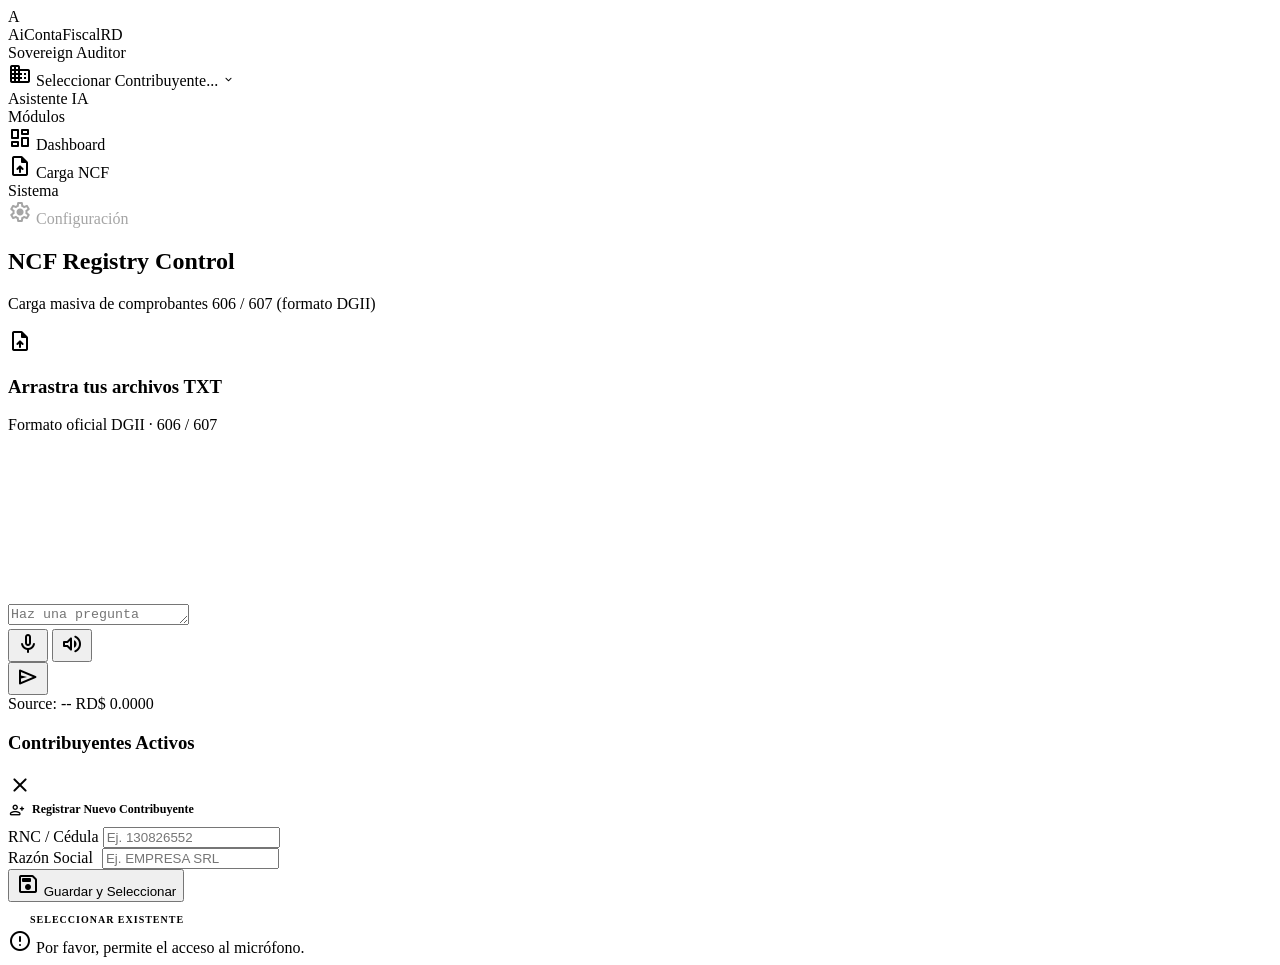
==== commit 7240b3c3: "@ feat: migracion PostgreSQL, BackgroundTasks, planificador fiscal y refactor completo - database.py" ====
--- a/api/static/index.html
+++ b/api/static/index.html
@@ -11,681 +11,7 @@
     <link href="https://fonts.googleapis.com/css2?family=Inter:wght@300;400;500;600;700&family=Manrope:wght@300;400;500;600;700;800;900&family=JetBrains+Mono:wght@400;500&display=swap" rel="stylesheet">
     <link rel="stylesheet" href="https://fonts.googleapis.com/css2?family=Material+Symbols+Rounded:opsz,wght,FILL,GRAD@20..48,300..700,0..1,-50..200">
 
-    <style>
-        /* ============================================================
-           DESIGN TOKENS
-        ============================================================ */
-        :root {
-            --bg-base:        #0a0c10;
-            --bg-surface:     #0f1117;
-            --bg-card:        #161b24;
-            --bg-card-hover:  #1c2330;
-            --bg-glass:       rgba(15,17,23,0.85);
-            --bg-input:       #1e2535;
-
-            --border-subtle:  rgba(255,255,255,0.06);
-            --border-card:    rgba(255,255,255,0.08);
-
-            --primary:        #6366f1;
-            --primary-light:  #818cf8;
-            --primary-glow:   rgba(99,102,241,0.25);
-            --primary-dim:    rgba(99,102,241,0.12);
-
-            --accent-amber:   #f59e0b;
-            --accent-emerald: #10b981;
-            --accent-rose:    #f43f5e;
-
-            --text-primary:   #f1f5f9;
-            --text-secondary: #94a3b8;
-            --text-muted:     #4b5563;
-            --text-accent:    #a5b4fc;
-
-            --success:        #10b981;
-            --danger:         #f43f5e;
-            --warning:        #f59e0b;
-
-            --radius-sm:      6px;
-            --radius-md:      12px;
-            --radius-lg:      20px;
-
-            --shadow-card:    0 4px 24px rgba(0,0,0,0.4);
-            --shadow-glow:    0 0 30px rgba(99,102,241,0.15);
-            --shadow-success: 0 0 40px rgba(16,185,129,0.3);
-            --transition:     all 0.25s cubic-bezier(0.4, 0, 0.2, 1);
-
-            /* Layout widths */
-            --sidebar-w: 220px;
-            --chat-w:    300px;
-        }
-
-        /* Animaciones Premium */
-        @keyframes pulse-success {
-            0%   { box-shadow: 0 0 10px rgba(16,185,129,0.2); border-color: var(--border-subtle); }
-            50%  { box-shadow: var(--shadow-success); border-color: var(--accent-emerald); }
-            100% { box-shadow: 0 0 10px rgba(16,185,129,0.2); border-color: var(--border-subtle); }
-        }
-
-        .success-glow {
-            animation: pulse-success 3s infinite ease-in-out;
-            border-radius: var(--radius-lg);
-        }
-
-        *, *::before, *::after { box-sizing: border-box; margin: 0; padding: 0; }
-        html { scroll-behavior: smooth; }
-
-        body {
-            font-family: 'Inter', sans-serif;
-            background: var(--bg-base);
-            color: var(--text-primary);
-            min-height: 100vh;
-            overflow: hidden; /* prevent body scroll — each panel scrolls internally */
-            background-image:
-                radial-gradient(ellipse 80% 50% at 50% -20%, rgba(99,102,241,0.10) 0%, transparent 60%),
-                radial-gradient(ellipse 40% 30% at 80% 100%, rgba(16,185,129,0.04) 0%, transparent 50%);
-        }
-
-        ::-webkit-scrollbar { width: 4px; }
-        ::-webkit-scrollbar-track { background: transparent; }
-        ::-webkit-scrollbar-thumb { background: var(--primary); border-radius: 4px; }
-
-        h1, h2, h3, h4 { font-family: 'Manrope', sans-serif; font-weight: 800; line-height: 1.2; }
-        .mono { font-family: 'JetBrains Mono', monospace; }
-
-        /* ============================================================
-           SHELL — 3-column fixed layout
-        ============================================================ */
-        .shell {
-            display: grid;
-            /* topbar | topbar | topbar */
-            /* sidebar | main  | chat   */
-            grid-template-columns: var(--sidebar-w) 1fr var(--chat-w);
-            grid-template-rows: 56px 1fr;
-            height: 100vh;
-        }
-
-        /* ============================================================
-           TOP BAR
-        ============================================================ */
-        .topbar {
-            grid-column: 1 / -1;
-            display: flex;
-            align-items: center;
-            justify-content: space-between;
-            padding: 0 20px 0 0;
-            background: var(--bg-glass);
-            backdrop-filter: blur(16px);
-            -webkit-backdrop-filter: blur(16px);
-            border-bottom: 1px solid var(--border-subtle);
-            z-index: 100;
-        }
-
-        .topbar-left {
-            display: flex;
-            align-items: center;
-            gap: 0;
-            width: var(--sidebar-w);
-            padding: 0 20px;
-            border-right: 1px solid var(--border-subtle);
-            height: 100%;
-        }
-
-        .brand-logo {
-            width: 32px; height: 32px;
-            background: linear-gradient(135deg, var(--primary) 0%, #8b5cf6 100%);
-            border-radius: var(--radius-sm);
-            display: flex; align-items: center; justify-content: center;
-            font-family: 'Manrope', sans-serif; font-weight: 900; font-size: 16px; color: #fff;
-            box-shadow: 0 0 14px var(--primary-glow);
-            flex-shrink: 0;
-            margin-right: 10px;
-        }
-
-        .brand-name {
-            font-family: 'Manrope', sans-serif; font-weight: 900; font-size: 15px;
-            letter-spacing: -0.5px;
-            background: linear-gradient(135deg, var(--text-primary) 40%, var(--text-accent));
-            -webkit-background-clip: text; -webkit-text-fill-color: transparent; background-clip: text;
-        }
-
-        .brand-sub {
-            font-size: 9px; text-transform: uppercase; letter-spacing: 2px;
-            color: var(--text-muted); font-weight: 600;
-        }
-
-        .topbar-center {
-            flex: 1;
-            display: flex;
-            align-items: center;
-            padding: 0 20px;
-        }
-
-        /* Client Pill */
-        .client-pill {
-            display: flex; align-items: center; gap: 8px;
-            background: var(--bg-card); border: 1px solid var(--border-card);
-            padding: 6px 14px; border-radius: var(--radius-sm);
-            cursor: pointer; transition: var(--transition);
-            font-size: 13px; font-weight: 600; color: var(--text-primary);
-            max-width: 280px;
-        }
-        .client-pill:hover { background: var(--bg-card-hover); border-color: var(--primary); }
-        .client-pill .material-symbols-rounded { font-size: 15px; color: var(--text-accent); flex-shrink: 0; }
-
-        /* Chat panel header label (topbar right) */
-        .topbar-chat-label {
-            width: var(--chat-w);
-            display: flex;
-            align-items: center;
-            gap: 8px;
-            padding: 0 20px;
-            border-left: 1px solid var(--border-subtle);
-            height: 100%;
-            font-size: 12px;
-            font-weight: 700;
-            color: var(--text-secondary);
-            text-transform: uppercase;
-            letter-spacing: 1px;
-        }
-
-        .topbar-chat-label .material-symbols-rounded { font-size: 16px; color: var(--primary-light); }
-
-        /* Status dot */
-        .status-dot {
-            width: 8px; height: 8px; border-radius: 50%;
-            background: var(--text-muted); 
-            flex-shrink: 0; transition: var(--transition);
-        }
-        .status-dot.online { background: #10b981; box-shadow: 0 0 8px #10b981; animation: pulse-dot 2s infinite; }
-        .status-dot.warning { background: #f59e0b; box-shadow: 0 0 8px #f59e0b; animation: pulse-dot 2s infinite; }
-        .status-dot.offline { background: #ef4444; }
-
-        @keyframes pulse-dot { 0%,100%{opacity:1}50%{opacity:.4} }
-
-        /* ============================================================
-           SIDEBAR
-        ============================================================ */
-        .sidebar {
-            background: var(--bg-surface);
-            border-right: 1px solid var(--border-subtle);
-            padding: 20px 12px;
-            display: flex; flex-direction: column; gap: 4px;
-            overflow-y: auto;
-        }
-
-        .sidebar-label {
-            font-size: 9px; text-transform: uppercase; letter-spacing: 2px;
-            color: var(--text-muted); font-weight: 700;
-            padding: 8px 10px 4px; margin-top: 8px;
-        }
-
-        .nav-item {
-            display: flex; align-items: center; gap: 10px;
-            padding: 9px 10px; border-radius: var(--radius-sm);
-            cursor: pointer; font-size: 13px; font-weight: 600;
-            color: var(--text-secondary); transition: var(--transition);
-            border: 1px solid transparent;
-        }
-        .nav-item .material-symbols-rounded { font-size: 18px; flex-shrink: 0; }
-        .nav-item:hover { background: var(--bg-card); color: var(--text-primary); }
-        .nav-item.active {
-            background: var(--primary-dim); color: var(--primary-light);
-            border-color: rgba(99,102,241,0.2);
-        }
-        .nav-item.active .material-symbols-rounded { color: var(--primary); }
-
-        /* ============================================================
-           MAIN CONTENT
-        ============================================================ */
-        .main-content {
-            overflow-y: auto;
-            padding: 28px 28px 28px 28px;
-        }
-
-        .section { display: none; animation: fadeUp .3s ease; }
-        .section.active { display: block; }
-
-        @keyframes fadeUp {
-            from { opacity:0; transform:translateY(10px); }
-            to   { opacity:1; transform:translateY(0); }
-        }
-
-        /* Page header */
-        .page-header {
-            margin-bottom: 24px;
-            display: flex; justify-content: space-between; align-items: flex-end;
-        }
-        .page-title { font-size: 26px; letter-spacing: -0.8px; }
-        .page-sub {
-            font-size: 13px; color: var(--text-secondary); margin-top: 4px;
-            display: flex; align-items: center; gap: 6px;
-        }
-        .page-sub .material-symbols-rounded { font-size: 14px; }
-
-        /* Buttons */
-        .btn {
-            display: inline-flex; align-items: center; gap: 6px;
-            padding: 8px 16px; border-radius: var(--radius-sm);
-            border: none; cursor: pointer;
-            font-size: 12px; font-weight: 700;
-            text-transform: uppercase; letter-spacing: 0.8px;
-            transition: var(--transition);
-        }
-        .btn-primary { background: var(--primary); color: #fff; }
-        .btn-primary:hover { background: var(--primary-light); box-shadow: 0 0 20px var(--primary-glow); transform: translateY(-1px); }
-        .btn-ghost {
-            background: transparent; color: var(--primary-light);
-            border: 1px solid var(--primary);
-        }
-        .btn-ghost:hover { background: var(--primary-dim); }
-        .btn-lg {
-            padding: 14px 28px; font-size: 14px;
-            border-radius: var(--radius-md);
-        }
-
-        /* ============================================================
-           CAMBIO 1 — EMPTY STATE
-        ============================================================ */
-        .empty-state-screen {
-            display: flex; flex-direction: column; align-items: center;
-            justify-content: center;
-            min-height: calc(100vh - 200px);
-            text-align: center;
-            animation: fadeUp 0.4s ease;
-        }
-
-        .empty-headline {
-            font-size: 32px; letter-spacing: -1px;
-            margin-bottom: 10px;
-            background: linear-gradient(135deg, var(--text-primary) 50%, var(--text-accent));
-            -webkit-background-clip: text; -webkit-text-fill-color: transparent; background-clip: text;
-        }
-
-        .empty-sub {
-            font-size: 14px; color: var(--text-secondary); margin-bottom: 40px;
-        }
-
-        /* Steps */
-        .steps-row {
-            display: flex; gap: 16px; margin-bottom: 36px; flex-wrap: wrap; justify-content: center;
-        }
-
-        .step-card {
-            background: var(--bg-card); border: 1px solid var(--border-card);
-            border-radius: var(--radius-md); padding: 24px 22px;
-            width: 200px; text-align: left;
-            transition: var(--transition);
-            position: relative; overflow: hidden;
-        }
-        .step-card::before {
-            content: '';
-            position: absolute; inset: 0;
-            background: linear-gradient(135deg, rgba(255,255,255,.03) 0%, transparent 60%);
-            pointer-events: none;
-        }
-        .step-card:hover { transform: translateY(-3px); border-color: rgba(99,102,241,.3); }
-
-        .step-num {
-            width: 32px; height: 32px; border-radius: 50%;
-            background: var(--primary-dim); border: 1px solid var(--primary);
-            color: var(--primary-light);
-            font-family: 'Manrope', sans-serif; font-weight: 900; font-size: 14px;
-            display: flex; align-items: center; justify-content: center;
-            margin-bottom: 14px;
-        }
-
-        .step-icon { font-size: 22px; color: var(--primary-light); margin-bottom: 10px; }
-
-        .step-title { font-size: 13px; font-weight: 700; color: var(--text-primary); margin-bottom: 4px; }
-        .step-desc  { font-size: 11px; color: var(--text-muted); line-height: 1.5; }
-
-        /* ============================================================
-           KPI CARDS  (CAMBIO 3 — honest state)
-        ============================================================ */
-        .kpi-grid {
-            display: grid;
-            grid-template-columns: repeat(auto-fit, minmax(180px, 1fr));
-            gap: 14px; margin-bottom: 24px;
-        }
-
-        .kpi-card {
-            background: var(--bg-card); border: 1px solid var(--border-card);
-            border-radius: var(--radius-md); padding: 20px;
-            display: flex; flex-direction: column; gap: 10px;
-            transition: var(--transition); position: relative; overflow: hidden;
-        }
-        .kpi-card::before {
-            content: '';
-            position: absolute; inset: 0; border-radius: inherit;
-            background: linear-gradient(135deg, rgba(255,255,255,.03) 0%, transparent 60%);
-            pointer-events: none;
-        }
-        .kpi-card:hover { transform: translateY(-2px); box-shadow: var(--shadow-card); }
-        .kpi-card.danger  { border-top: 2px solid var(--danger); }
-        .kpi-card.success { border-top: 2px solid var(--success); }
-        .kpi-card.primary { background: linear-gradient(135deg, #1e1b4b, #1e1540); border-color: rgba(99,102,241,.3); }
-
-        .kpi-header { display: flex; justify-content: space-between; align-items: flex-start; }
-
-        .kpi-icon {
-            width: 36px; height: 36px; border-radius: var(--radius-sm);
-            display: flex; align-items: center; justify-content: center;
-        }
-        .kpi-icon .material-symbols-rounded { font-size: 18px; }
-        .kpi-icon.danger  { background: rgba(244,63,94,.15);  color: var(--danger); }
-        .kpi-icon.success { background: rgba(16,185,129,.15); color: var(--success); }
-        .kpi-icon.primary { background: rgba(99,102,241,.2);  color: var(--primary-light); }
-        .kpi-icon.amber   { background: rgba(245,158,11,.15); color: var(--accent-amber); }
-
-        .kpi-label {
-            font-size: 9px; text-transform: uppercase; letter-spacing: 1.5px;
-            color: var(--text-muted); font-weight: 700;
-        }
-
-        .kpi-value {
-            font-family: 'Manrope', sans-serif; font-size: 28px; font-weight: 900;
-            letter-spacing: -1px; line-height: 1;
-        }
-        .kpi-value.danger  { color: var(--danger); }
-        .kpi-value.success { color: var(--success); }
-        .kpi-value.amber   { color: var(--accent-amber); }
-        .kpi-value.white   { color: var(--text-primary); }
-        .kpi-value.muted   { color: var(--text-muted); font-size: 22px; letter-spacing: 0; }
-
-        .kpi-sub { font-size: 10px; color: var(--text-muted); }
-
-        /* ============================================================
-           AUDIT TABLE
-        ============================================================ */
-        .card {
-            background: var(--bg-card); border: 1px solid var(--border-card);
-            border-radius: var(--radius-md); overflow: hidden;
-        }
-        .card-header {
-            display: flex; justify-content: space-between; align-items: center;
-            padding: 14px 18px; border-bottom: 1px solid var(--border-subtle);
-        }
-        .card-title {
-            display: flex; align-items: center; gap: 8px;
-            font-size: 13px; font-weight: 700; color: var(--text-primary);
-        }
-        .card-title .material-symbols-rounded { font-size: 15px; color: var(--primary-light); }
-
-        .audit-item {
-            display: flex; justify-content: space-between; align-items: center;
-            padding: 12px 18px; border-bottom: 1px solid var(--border-subtle);
-            transition: var(--transition);
-        }
-        .audit-item:last-child { border-bottom: none; }
-        .audit-item:hover { background: var(--bg-card-hover); }
-
-        .status-dot-inline {
-            width: 8px; height: 8px; border-radius: 50%; flex-shrink: 0;
-        }
-        .status-dot-inline.ok    { background: var(--success); box-shadow: 0 0 8px var(--success); }
-        .status-dot-inline.error { background: var(--danger);  box-shadow: 0 0 8px var(--danger); }
-
-        .audit-id   { font-size: 13px; font-weight: 700; }
-        .audit-diff { font-family: 'JetBrains Mono', monospace; font-size: 12px; font-weight: 600; }
-        .audit-diff.ok    { color: var(--success); }
-        .audit-diff.error { color: var(--danger); }
-
-        .badge {
-            display: inline-flex; align-items: center; gap: 4px;
-            padding: 2px 8px; border-radius: 20px;
-            font-size: 10px; font-weight: 700;
-        }
-        .badge.success { background: rgba(16,185,129,.15); color: var(--success); border: 1px solid rgba(16,185,129,.3); }
-        .badge.danger  { background: rgba(244,63,94,.15);  color: var(--danger);  border: 1px solid rgba(244,63,94,.3); }
-        .badge.loading { background: rgba(99,102,241,.15); color: var(--primary-light); border: 1px solid rgba(99,102,241,.3); }
-
-        .table-empty {
-            padding: 40px; text-align: center; color: var(--text-muted);
-            font-size: 13px; font-style: italic;
-        }
-
-        /* ============================================================
-           UPLOAD SECTION
-        ============================================================ */
-        .dropzone {
-            background: var(--bg-card); border: 2px dashed var(--border-card);
-            border-radius: var(--radius-md); padding: 48px 24px;
-            text-align: center; cursor: pointer; transition: var(--transition);
-            position: relative; overflow: hidden;
-        }
-        .dropzone::before {
-            content: ''; position: absolute; inset: 0;
-            background: radial-gradient(ellipse at center, rgba(99,102,241,.05) 0%, transparent 70%);
-            opacity: 0; transition: opacity .3s;
-        }
-        .dropzone:hover { border-color: var(--primary); background: var(--bg-card-hover); }
-        .dropzone:hover::before { opacity: 1; }
-        .dropzone-icon {
-            width: 56px; height: 56px; background: var(--primary-dim);
-            border-radius: 50%; display: flex; align-items: center; justify-content: center;
-            margin: 0 auto 16px; border: 1px solid rgba(99,102,241,.3);
-        }
-        .dropzone-icon .material-symbols-rounded { font-size: 28px; color: var(--primary-light); }
-        .dropzone h3  { font-size: 17px; margin-bottom: 6px; }
-        .dropzone p   { font-size: 12px; color: var(--text-secondary); }
-        .data-table   { width: 100%; border-collapse: collapse; }
-        .data-table th {
-            font-size: 9px; text-transform: uppercase; letter-spacing: 1.5px; font-weight: 700;
-            color: var(--text-muted); padding: 10px 16px; text-align: left;
-            border-bottom: 1px solid var(--border-subtle);
-        }
-        .data-table td { padding: 10px 16px; font-size: 13px; border-bottom: 1px solid var(--border-subtle); }
-        .data-table tr:last-child td { border-bottom: none; }
-        .data-table tr:hover td { background: var(--bg-card-hover); }
-
-        /* ============================================================
-           CAMBIO 2 — CHAT PANEL (always visible, fixed right column)
-        ============================================================ */
-        .chat-col {
-            border-left: 1px solid var(--border-subtle);
-            background: var(--bg-surface);
-            display: flex; flex-direction: column;
-            overflow: hidden;
-        }
-
-        .chat-body {
-            flex: 1; overflow-y: auto; padding: 16px;
-            display: flex; flex-direction: column; gap: 12px;
-        }
-
-        .message { max-width: 90%; animation: fadeUp .25s ease; }
-        .message.user { align-self: flex-end; }
-        .message.bot  { align-self: flex-start; }
-
-        .message-bubble {
-            padding: 10px 13px;
-            border-radius: var(--radius-md);
-            font-size: 12px; line-height: 1.65;
-        }
-        .message.user .message-bubble {
-            background: linear-gradient(135deg, var(--primary), #8b5cf6);
-            color: #fff; border-bottom-right-radius: 4px;
-        }
-        .message.bot .message-bubble {
-            background: var(--bg-card); border: 1px solid var(--border-card);
-            color: var(--text-primary); border-bottom-left-radius: 4px;
-        }
-
-        /* Typing indicator */
-        .typing-indicator {
-            display: flex; gap: 4px; padding: 12px 13px;
-            background: var(--bg-card); border: 1px solid var(--border-card);
-            border-radius: var(--radius-md); border-bottom-left-radius: 4px;
-            width: fit-content;
-        }
-        .typing-dot {
-            width: 5px; height: 5px; border-radius: 50%;
-            background: var(--text-muted);
-            animation: typing 1.2s infinite;
-        }
-        .typing-dot:nth-child(2) { animation-delay: .2s; }
-        .typing-dot:nth-child(3) { animation-delay: .4s; }
-        @keyframes typing {
-            0%,80%,100%{ transform:scale(1);   opacity:.5; }
-            40%         { transform:scale(1.3); opacity:1;  }
-        }
-
-        /* Chat footer */
-        .chat-footer {
-            padding: 12px 14px;
-            border-top: 1px solid var(--border-subtle);
-            background: var(--bg-surface);
-        }
-        .chat-input-row {
-            display: flex; gap: 8px; align-items: flex-end;
-            background: var(--bg-input); border: 1px solid var(--border-card);
-            border-radius: var(--radius-sm); padding: 8px 12px; transition: var(--transition);
-        }
-        .chat-input-row:focus-within {
-            border-color: var(--primary); box-shadow: 0 0 0 2px var(--primary-dim);
-        }
-        #chat-input {
-            background: transparent; border: none; outline: none;
-            flex: 1; font-size: 12px; color: var(--text-primary);
-            resize: none; font-family: 'Inter', sans-serif;
-        }
-        #chat-input::placeholder { color: var(--text-muted); }
-        .chat-send {
-            width: 30px; height: 30px;
-            background: var(--primary); border: none; border-radius: var(--radius-sm);
-            display: flex; align-items: center; justify-content: center;
-            cursor: pointer; transition: var(--transition); flex-shrink: 0;
-        }
-        .chat-send:hover { background: var(--primary-light); transform: scale(1.05); }
-        .chat-send .material-symbols-rounded { font-size: 14px; color: #fff; }
-        .chat-meta {
-            display: flex; justify-content: space-between;
-            margin-top: 6px; font-size: 9px; font-weight: 700;
-            text-transform: uppercase; letter-spacing: .8px;
-            color: var(--text-muted); font-family: 'JetBrains Mono', monospace;
-        }
-
-        /* ============================================================
-           CLIENT MODAL
-        ============================================================ */
-        .modal-backdrop {
-            position: fixed; inset: 0;
-            background: rgba(0,0,0,.7); backdrop-filter: blur(6px);
-            z-index: 500; display: flex; align-items: center; justify-content: center;
-            opacity: 0; pointer-events: none; transition: opacity .25s;
-        }
-        .modal-backdrop.open { opacity: 1; pointer-events: all; }
-        .modal {
-            background: var(--bg-surface); border: 1px solid var(--border-card);
-            border-radius: var(--radius-lg); width: 100%; max-width: 500px;
-            max-height: 80vh; display: flex; flex-direction: column; overflow: hidden;
-            transform: scale(.96) translateY(8px);
-            transition: transform .3s cubic-bezier(.4,0,.2,1);
-            box-shadow: 0 24px 80px rgba(0,0,0,.6), var(--shadow-glow);
-        }
-        .modal-backdrop.open .modal { transform: scale(1) translateY(0); }
-        .modal-header {
-            display: flex; justify-content: space-between; align-items: center;
-            padding: 18px 22px; border-bottom: 1px solid var(--border-subtle);
-        }
-        .modal-title { font-size: 17px; }
-        .modal-body  { overflow-y: auto; flex: 1; }
-        .client-item {
-            display: flex; justify-content: space-between; align-items: center;
-            padding: 13px 22px; cursor: pointer;
-            transition: var(--transition); border-bottom: 1px solid var(--border-subtle);
-        }
-        .client-item:hover { background: var(--bg-card-hover); }
-        .client-item:hover .material-symbols-rounded { color: var(--primary-light); transform: translateX(4px); }
-        .client-item .material-symbols-rounded { font-size: 16px; color: var(--text-muted); transition: var(--transition); }
-        .client-name { font-size: 13px; font-weight: 700; }
-        .client-rnc  { font-size: 10px; color: var(--text-muted); margin-top: 2px; font-family: 'JetBrains Mono', monospace; }
-        .icon-btn {
-            width: 30px; height: 30px; border-radius: var(--radius-sm);
-            border: 1px solid var(--border-card); background: var(--bg-card);
-            color: var(--text-secondary); display: flex; align-items: center;
-            justify-content: center; cursor: pointer; transition: var(--transition);
-        }
-        .icon-btn:hover { background: var(--danger); color: #fff; border-color: var(--danger); }
-        .icon-btn .material-symbols-rounded { font-size: 16px; }
-
-        /* Estilos Formulario Nuevo Cliente */
-        .client-create-form {
-            padding: 18px 22px;
-            background: rgba(99,102,241,0.03);
-            border-bottom: 2px solid var(--border-subtle);
-        }
-        .form-row { display: flex; gap: 10px; margin-top: 10px; }
-        .form-group { flex: 1; }
-        .form-group label { display: block; font-size: 10px; font-weight: 700; color: var(--text-muted); text-transform: uppercase; margin-bottom: 4px; }
-        .form-group input { 
-            width: 100%; padding: 8px 12px; font-size: 12px; 
-            background: var(--bg-input); border: 1px solid var(--border-card); 
-            border-radius: var(--radius-sm); color: var(--text-primary);
-            transition: var(--transition);
-        }
-        .form-group input:focus { border-color: var(--primary); outline: none; box-shadow: 0 0 0 2px var(--primary-dim); }
-        .btn-create {
-            margin-top: 12px; width: 100%;
-            display: flex; align-items: center; justify-content: center; gap: 8px;
-        }
-
-        /* ============================================================
-           VOICE CONTROLS & REPLAY
-        ============================================================ */
-        .voice-controls { display: flex; gap: 6px; border-left: 1px solid var(--border-subtle); padding-left: 10px; margin-left: 8px; }
-        .btn-voice {
-            width: 32px; height: 32px; border: none; border-radius: var(--radius-sm);
-            display: flex; align-items: center; justify-content: center;
-            cursor: pointer; transition: all 0.2s cubic-bezier(0.4, 0, 0.2, 1);
-            background: transparent; color: var(--text-muted);
-        }
-        .btn-voice:hover { background: var(--bg-card-hover); color: var(--primary-light); transform: scale(1.1); }
-        .btn-voice.recording {
-            background: var(--danger); color: #fff;
-            animation: voice-pulse 1.5s infinite;
-        }
-        .btn-voice.speaking { color: var(--accent-amber); animation: pulse-dot 2s infinite; }
-        
-        @keyframes voice-pulse {
-            0% { box-shadow: 0 0 0 0 rgba(244, 63, 94, 0.4); }
-            70% { box-shadow: 0 0 0 10px rgba(244, 63, 94, 0); }
-            100% { box-shadow: 0 0 0 0 rgba(244, 63, 94, 0); }
-        }
-
-        .replay-btn {
-            background: rgba(255,255,255,0.05); border: 1px solid rgba(255,255,255,0.1); 
-            color: var(--text-muted); border-radius: 4px;
-            cursor: pointer; padding: 4px; display: inline-flex; align-items: center;
-            vertical-align: middle; margin-left: 10px; transition: all 0.2s;
-        }
-        .replay-btn:hover { background: var(--primary); color: #fff; border-color: var(--primary); }
-
-        #voice-alert .material-symbols-rounded { color: var(--danger); font-size: 18px; }
-
-        /* Voice Visualizer */
-        #voice-vis {
-            position: absolute; bottom: 100%; left: 0; width: 100%; height: 40px;
-            pointer-events: none; opacity: 0; transition: opacity 0.3s;
-            background: linear-gradient(to top, rgba(var(--primary-rgb), 0.05), transparent);
-        }
-        #voice-vis.active { opacity: 1; }
-
-        .audit-item { 
-            cursor: pointer; position: relative; overflow: hidden;
-            border-left: 2px solid transparent; transition: all 0.2s;
-        }
-        .audit-item:hover { 
-            background: var(--bg-card-hover); 
-            border-left-color: var(--primary);
-            transform: translateX(4px);
-        }
-        .audit-item::after {
-            content: 'volume_up'; font-family: 'Material Symbols Rounded';
-            position: absolute; right: 15px; top: 50%; transform: translateY(-50%);
-            font-size: 16px; color: var(--primary); opacity: 0; transition: opacity 0.2s;
-        }
-        .audit-item:hover::after { opacity: 0.5; }
-    </style>
+    <link rel="stylesheet" href="/static/style.css">
 </head>
 <body>
 <div class="shell">
@@ -975,735 +301,6 @@
     <span id="voice-alert-text">Por favor, permite el acceso al micrófono.</span>
 </div>
 
-<script>
-    const API_URL = 'http://localhost:8000/api';
-    const API_KEY = 'AiConta_Secure_Key_2026_RD'; // Llave industrial por defecto
-    let hasData = false;             // data loaded from /api/riesgo
-    let hasDataFromPipeline = false; // data loaded from /api/procesar (ISR, NCF counts)
-
-    async function safeFetch(url, options = {}) {
-        if (!options.headers) options.headers = {};
-        options.headers['X-API-KEY'] = API_KEY;
-        
-        try {
-            const resp = await fetch(url, options);
-            if (resp.status === 403) {
-                console.error("Acceso denegado: API Key inválida.");
-                throw new Error("403 Forbidden - Revisa tu API Key");
-            }
-            return resp;
-        } catch (e) {
-            console.error("Error en safeFetch:", e);
-            throw e;
-        }
-    }
-
-    /* ── Navigation ── */
-    function switchTab(tab) {
-        document.querySelectorAll('.section').forEach(s => s.classList.remove('active'));
-        document.getElementById('tab-' + tab).classList.add('active');
-        document.querySelectorAll('.nav-item').forEach(l => l.classList.remove('active'));
-        document.getElementById('nav-' + tab).classList.add('active');
-    }
-
-    /* ── Client Modal ── */
-    function toggleClientModal() {
-        const m = document.getElementById('client-modal');
-        const isOpen = m.classList.contains('open');
-        m.classList.toggle('open', !isOpen);
-        if (!isOpen) loadClients();
-    }
-    
-    async function createClient() {
-        const rnc = document.getElementById('new-client-rnc').value.trim();
-        const name = document.getElementById('new-client-name').value.trim();
-        const btn = document.getElementById('btn-create-client');
-
-        if (!rnc || !name) return alert("Por favor complete RNC y Razón Social");
-
-        btn.disabled = true;
-        btn.innerHTML = `<span class="material-symbols-rounded animate-spin">cyclone</span> Guardando...`;
-
-        try {
-            const resp = await safeFetch(`${API_URL}/clientes`, {
-                method: 'POST',
-                headers: { 'Content-Type': 'application/json' },
-                body: JSON.stringify({ rnc, razon_social: name })
-            });
-            const data = await resp.json();
-
-            if (resp.ok) {
-                // Seleccionar al nuevo cliente y recargar
-                selectClient(data.id, name, rnc);
-            } else if (resp.status === 400 && data.id) {
-                // El cliente ya existe, lo seleccionamos directamente
-                selectClient(data.id, data.razon_social || name, rnc);
-            } else {
-                alert("Error: " + (data.detail || data.message || "No se pudo registrar"));
-            }
-        } catch (e) {
-            console.error(e);
-            alert("Error de red al registrar cliente");
-        } finally {
-            btn.disabled = false;
-            btn.innerHTML = `<span class="material-symbols-rounded">save</span> Guardar y Seleccionar`;
-        }
-    }
-
-    async function loadClients() {
-        const list = document.getElementById('client-list');
-        list.innerHTML = '<div class="table-empty">Cargando...</div>';
-        try {
-            const resp = await safeFetch(`${API_URL}/clientes`);
-            const data = await resp.json();
-            list.innerHTML = data.clientes.map(c => `
-                <div class="client-item" onclick="selectClient('${c.id}', '${c.razon_social}', '${c.rnc}')">
-                    <div>
-                        <div class="client-name">${c.razon_social}</div>
-                        <div class="client-rnc">RNC: ${c.rnc}</div>
-                    </div>
-                    <span class="material-symbols-rounded">arrow_forward</span>
-                </div>`).join('');
-        } catch(e) {
-            list.innerHTML = '<div class="table-empty">Error al cargar clientes.</div>';
-        }
-    }
-
-    function selectClient(id, name, rnc) {
-        localStorage.setItem('cid', id);
-        localStorage.setItem('cname', name);
-        localStorage.setItem('crnc', rnc);
-        window.location.reload();
-    }
-
-    /* ── Init ── */
-    window.onload = () => {
-        const id = localStorage.getItem('cid');
-        if (id) {
-            document.getElementById('current-client-name').textContent = localStorage.getItem('cname');
-            // Show dashboard, load data
-            document.getElementById('empty-state').style.display    = 'none';
-            document.getElementById('dashboard-real').style.display = 'block';
-            updateDashboard();
-        } else {
-            // Show empty state
-            document.getElementById('empty-state').style.display    = 'flex';
-            document.getElementById('dashboard-real').style.display = 'none';
-        }
-
-        // Auto first message from bot
-        appendBotMessage('Hola. Sube tu 606 y te digo qué riesgo tienes antes de enviarlo a la DGII.');
-
-        // Enter to send
-        document.getElementById('chat-input').addEventListener('keydown', e => {
-            if (e.key === 'Enter' && !e.shiftKey) { e.preventDefault(); sendChat(); }
-        });
-
-        // Drag & Drop dropzone
-        const dz = document.getElementById('dropzone');
-        if (dz) {
-            dz.addEventListener('dragover',  e => { e.preventDefault(); dz.style.borderColor = 'var(--primary)'; });
-            dz.addEventListener('dragleave', () => dz.style.borderColor = '');
-            dz.addEventListener('drop', e => {
-                e.preventDefault(); dz.style.borderColor = '';
-                if (e.dataTransfer.files.length) handleFiles({ files: e.dataTransfer.files });
-            });
-        }
-    };
-
-    /* ══════════════════════════════════════════════
-       Dashboard (Cambio 3: render honesto)
-    ══════════════════════════════════════════════ */
-    async function updateDashboard() {
-        const rnc = localStorage.getItem('crnc');
-        if (!rnc) return;
-        const anio = document.getElementById('display-period').textContent.trim();
-        try {
-            // /api/riesgo devuelve: {indice_riesgo, nivel, semaforo, mensaje, total_flags, flags[]}
-            const resp = await safeFetch(`${API_URL}/riesgo?rnc=${encodeURIComponent(rnc)}&anio=${anio}`);
-            const data = await resp.json();
-
-            if (data && !data.error) {
-                hasData = true;
-
-                const indice  = data.indice_riesgo ?? null;
-                const semaf   = data.semaforo || '';
-                const flags   = data.flags || [];
-                const nFlags  = data.total_flags || 0;
-
-                // KPI 1: Alertas Críticas = banderas de riesgo ALTO/MUY_ALTO
-                const flagsAltos = flags.filter(f => f.nivel === 'ALTO' || f.nivel === 'MUY_ALTO').length;
-                setKPI('stat-alerts',
-                    flagsAltos > 0 ? flagsAltos.toString() : '0',
-                    flagsAltos > 0 ? 'danger' : 'success');
-
-                // KPI 2: Integridad / Semáforo de Riesgo
-                const colorSemaf = { VERDE: 'success', AMARILLO: 'amber', NARANJA: 'danger', ROJO: 'danger' };
-                setKPI('stat-cruces',
-                    indice !== null ? `${indice}% riesgo` : '—',
-                    colorSemaf[semaf] || null);
-
-                // KPI 3: ISR — no disponible en /api/riesgo, mantener estado honesto si no hay pipeline
-                if (!hasDataFromPipeline) {
-                    document.getElementById('stat-isr').textContent = 'Pendiente de archivo';
-                }
-
-                // KPI 4: NCFs — no disponible en /api/riesgo
-                if (!hasDataFromPipeline) {
-                    document.getElementById('stat-ncfs').textContent = '—';
-                }
-
-                // Tabla de auditoría: mostrar flags de riesgo
-                renderRiskFlags(flags, data.mensaje);
-            }
-        } catch(e) {
-            // Mantener estado honesto
-        }
-    }
-
-    function renderRiskFlags(flags, mensaje) {
-        const list = document.getElementById('audit-list');
-        if (!flags || flags.length === 0) {
-            list.innerHTML = `<div class="table-empty">${mensaje || 'Sin banderas de riesgo para este periodo.'}</div>`;
-            return;
-        }
-        const colorNivel = { MUY_ALTO: 'error', ALTO: 'error', MEDIO: 'ok', BAJO: 'ok', INFORMATIVO: 'ok' };
-        const colorBadge = { MUY_ALTO: 'danger', ALTO: 'danger', MEDIO: 'loading', BAJO: 'success', INFORMATIVO: 'success' };
-        list.innerHTML = flags.map(f => {
-            const rowData = JSON.stringify(f).replace(/"/g, '&quot;');
-            return `
-            <div class="audit-item" onclick="explainAuditItem(${rowData})">
-                <div style="display:flex;align-items:center;gap:10px;">
-                    <div class="status-dot-inline ${colorNivel[f.nivel] || 'ok'}"></div>
-                    <span class="audit-id">[${f.codigo}]</span>
-                    <span class="badge ${colorBadge[f.nivel] || 'loading'}">${f.nivel}</span>
-                    <span style="font-size:12px;color:var(--text-secondary);flex:1;padding-right:30px;">${f.descripcion}</span>
-                </div>
-                <span class="audit-diff ${f.puntos > 0 ? 'error' : 'ok'}">+${f.puntos} pts</span>
-            </div>`;
-        }).join('');
-    }
-
-    /* Helper: actualiza una KPI card limpiando clases de color */
-    function setKPI(id, value, colorClass) {
-        const el = document.getElementById(id);
-        if (!el) return;
-        el.className = 'kpi-value' + (colorClass ? ' ' + colorClass : '');
-        el.textContent = value;
-    }
-
-    function renderAudit(cruces) {
-        const list = document.getElementById('audit-list');
-        if (!cruces || cruces.length === 0) {
-            list.innerHTML = '<div class="table-empty">Sin hallazgos para este periodo.</div>';
-            return;
-        }
-        list.innerHTML = cruces.map(c => {
-            const ok   = c.estado === 'OK';
-            const diff = Math.abs(c.sist - c.dgii).toFixed(2);
-            const rowData = JSON.stringify(c).replace(/"/g, '&quot;');
-            return `<div class="audit-item" onclick="explainAuditItem(${rowData}, 'cruce')">
-                <div style="display:flex;align-items:center;gap:10px;">
-                    <div class="status-dot-inline ${ok ? 'ok' : 'error'}"></div>
-                    <span class="audit-id">${c.id}</span>
-                    <span class="badge ${ok ? 'success' : 'danger'}">${c.estado}</span>
-                </div>
-                <span class="audit-diff ${ok ? 'ok' : 'error'}">RD$ ${diff}</span>
-            </div>`;
-        }).join('');
-    }
-
-    /* ══════════════════════════════════════════════
-       CHAT
-    ══════════════════════════════════════════════ */
-    function appendBotMessage(text) {
-        const hist = document.getElementById('chat-history');
-        const div  = document.createElement('div');
-        div.className = 'message bot';
-        
-        // Crear contenedor para el botón de repetir (Play)
-        const replayHtml = `<button class="replay-btn" onclick="speakText(\`${text.replace(/`/g, '\\`').replace(/\$/g, '\\$')}\`)" title="Escuchar nuevamente">
-            <span class="material-symbols-rounded" style="font-size:18px;">volume_up</span>
-        </button>`;
-
-        div.innerHTML = `<div class="message-bubble">${text}${replayHtml}</div>`;
-        hist.appendChild(div);
-        hist.scrollTop = hist.scrollHeight;
-    }
-
-    async function sendChat() {
-        const input = document.getElementById('chat-input');
-        const hist  = document.getElementById('chat-history');
-        const val   = input.value.trim();
-        if (!val) return;
-
-        // User bubble
-        const userDiv = document.createElement('div');
-        userDiv.className = 'message user';
-        userDiv.innerHTML = `<div class="message-bubble">${val}</div>`;
-        hist.appendChild(userDiv);
-        input.value = '';
-        hist.scrollTop = hist.scrollHeight;
-
-        // Typing indicator
-        const typing = document.createElement('div');
-        typing.className = 'message bot'; typing.id = 'typing';
-        typing.innerHTML = `<div class="typing-indicator">
-            <div class="typing-dot"></div><div class="typing-dot"></div><div class="typing-dot"></div>
-        </div>`;
-        hist.appendChild(typing);
-        hist.scrollTop = hist.scrollHeight;
-
-        // Preparar payload — cliente_id debe ser número (int), no string
-        const cidRaw  = localStorage.getItem('cid');
-        const cid     = cidRaw ? parseInt(cidRaw, 10) : null;
-        const periodo = document.getElementById('display-period')?.textContent?.trim() || '2025';
-
-        // Si no hay cliente seleccionado, responder localmente
-        if (!cid) {
-            document.getElementById('typing')?.remove();
-            appendBotMessage('Selecciona un contribuyente primero para consultas personalizadas.');
-            return;
-        }
-
-        try {
-            const resp = await safeFetch(`${API_URL}/chat_fiscal`, {
-                method: 'POST',
-                headers: { 'Content-Type': 'application/json' },
-                body: JSON.stringify({ cliente_id: cid, periodo, pregunta: val })
-            });
-            const data = await resp.json();
-            document.getElementById('typing')?.remove();
-
-            // respuesta puede ser string o indefinida — nunca crashear
-            appendBotMessage(data.respuesta || 'Sin respuesta del motor.');
-
-            // costo y fuente son opcionales según la ruta del backend
-            const fuente = data.fuente || 'sistema';
-            const costo  = data.costo != null ? Number(data.costo).toFixed(5) : '0.00000';
-            document.getElementById('chat-source').textContent = 'Source: ' + fuente;
-            document.getElementById('chat-cost').textContent   = 'RD$ ' + costo;
-
-        } catch(e) {
-            document.getElementById('typing')?.remove();
-            appendBotMessage('<span style="color:var(--danger)">⚠ Sin conexión con el servidor. Verifica que el motor esté activo.</span>');
-        }
-    }
-
-    /* Auditoría */
-    async function startAudit() {
-        const id     = localStorage.getItem('cid');
-        const period = document.getElementById('display-period').textContent;
-        if (!id) return;
-        await safeFetch(`${API_URL}/procesar_rapido/${id}/${period}`, { method: 'POST' });
-        updateDashboard();
-    }
-
-    /* ══════════════════════════════════════════════
-       ENTREGABLES INDUSTRIALES (XML/EXCEL/PDF)
-    ══════════════════════════════════════════════ */
-    async function generarEntregablesIndustriales() {
-        const rnc = localStorage.getItem('crnc');
-        const anio = document.getElementById('display-period').textContent.trim();
-        const btn = document.getElementById('btn-generar-final');
-        const container = document.getElementById('entregables-list');
-        const empty = document.getElementById('entregables-empty');
-
-        if (!rnc) return alert("Selecciona un cliente primero.");
-
-        // UI Feedback
-        const originalBtnHTML = btn.innerHTML;
-        btn.innerHTML = `<span class="material-symbols-rounded animate-spin">cyclone</span> Generando...`;
-        btn.disabled = true;
-        
-        const fd = new FormData();
-        fd.append('rnc', rnc);
-        fd.append('anio', anio);
-
-        try {
-            const resp = await safeFetch(`${API_URL}/generar_ir2_final`, {
-                method: 'POST',
-                body: fd
-            });
-            const data = await resp.json();
-
-            if (data.status === 'success') {
-                empty.classList.add('hidden');
-                empty.style.display = 'none';
-                container.classList.remove('hidden');
-                container.style.display = 'grid';
-                
-                container.innerHTML = data.archivos.map(a => {
-                    let icon = 'description';
-                    let color = 'var(--text-secondary)';
-                    if (a.nombre.includes('XML')) { icon = 'code'; color = '#6366f1'; }
-                    else if (a.nombre.includes('Excel')) { icon = 'table_chart'; color = '#10b981'; }
-                    else if (a.nombre.includes('PDF')) { icon = 'picture_as_pdf'; color = '#f43f5e'; }
-
-                    return `
-                    <a href="${a.url}" target="_blank" class="card" style="padding:16px; display:flex; align-items:center; gap:12px; text-decoration:none; transition:var(--transition); border: 1px solid var(--border-subtle); background: var(--bg-card);">
-                        <span class="material-symbols-rounded" style="color:${color}; font-size:28px;">${icon}</span>
-                        <div style="flex:1;">
-                            <div style="font-size:12px; font-weight:700; color:var(--text-primary);">${a.nombre}</div>
-                            <div style="font-size:10px; color:var(--text-secondary);">Validado por IA</div>
-                        </div>
-                        <span class="material-symbols-rounded" style="font-size:20px; color:var(--primary);">download</span>
-                    </a>`;
-                }).join('');
-
-                // Trigger Premium Success Effect
-                const panel = document.getElementById('panel-entregables');
-                if (panel) panel.classList.add('success-glow');
-
-                speakText("Paquete legal generado con éxito. Los archivos XML, Excel y la constancia PDF están disponibles para su descarga.");
-            } else {
-                alert("Error al generar entregables: " + data.message);
-            }
-        } catch (e) {
-            console.error(e);
-            alert("Error de conexión al generar entregables.");
-        } finally {
-            btn.innerHTML = originalBtnHTML;
-            btn.disabled = false;
-        }
-    }
-
-    /* Upload — parámetros corregidos para /api/procesar (backend lines 288-296)
-       Requiere: rnc (Form), nombre (Form), anio (int Form), files (File)
-    */
-    async function handleFiles(input) {
-        const status  = document.getElementById('upload-status');
-        const results = document.getElementById('upload-results');
-
-        const rnc   = localStorage.getItem('crnc') || '';
-        const name  = localStorage.getItem('cname') || 'Sin nombre';
-        const anio  = (document.getElementById('display-period')?.textContent?.trim()) || '2025';
-
-        if (!rnc) {
-            alert('Selecciona un contribuyente antes de cargar archivos.');
-            return;
-        }
-
-        const fd = new FormData();
-        fd.append('rnc',    rnc);
-        fd.append('nombre', name);   // ← campo requerido por el backend
-        fd.append('anio',   anio);   // ← el backend lo parsea como int
-        Array.from(input.files).forEach(f => fd.append('files', f));
-
-        status.style.display = 'block';
-        results.innerHTML = '<tr><td colspan="3" style="padding:16px;text-align:center;"><span class="badge loading">⚙ Procesando archivos...</span></td></tr>';
-
-        try {
-            const resp = await safeFetch(`${API_URL}/procesar`, { method: 'POST', body: fd });
-            const data = await resp.json();
-
-            if (data.status === 'error') {
-                results.innerHTML = `<tr><td colspan="3" style="padding:16px;text-align:center;"><span class="badge danger">⚠ ${data.message}</span></td></tr>`;
-                return;
-            }
-
-            // Actualizar KPIs con resultados del pipeline
-            if (data.resultados) {
-                const res = data.resultados;
-                hasData = true;
-                hasDataFromPipeline = true;
-                const cruces  = res.auditoria_cruces || [];
-                const alerts  = cruces.filter(c => c.estado !== 'OK').length;
-                const crucePct = alerts === 0 ? '100%' : (100 - alerts * 5) + '%';
-                const yields   = res.riesgo_dgii || {};
-                const isr_val  = res.isr_pagar || 0;
-                const isr     = new Intl.NumberFormat('es-DO', { style: 'currency', currency: 'DOP' }).format(isr_val);
-                
-                setKPI('stat-ncfs',   '—', null);
-                setKPI('stat-alerts', alerts.toString(),  alerts > 0 ? 'danger' : 'success');
-                setKPI('stat-cruces', crucePct,           alerts === 0 ? 'success' : 'danger');
-                setKPI('stat-isr',    isr,                'amber');
-                if (cruces.length > 0) renderAudit(cruces);
-
-                // PROACTIVE AUDIO SUMMARY — Phase 2
-                const levelMsg = yields.nivel === 'BAJO' ? 'Riesgo bajo.' : `¡Riesgo ${yields.nivel}!`;
-                const summary = `Carga completada de ${input.files.length} archivos. ${levelMsg} El impuesto proyectado es de ${isr}. ¿Qué deseas analizar ahora?`;
-                setTimeout(() => speakText(summary), 1000);
-            }
-
-            results.innerHTML = Array.from(input.files).map(f => `
-                <tr>
-                    <td>${f.name}</td>
-                    <td><span class="badge success">✓ Procesado</span></td>
-                    <td class="mono">${anio}</td>
-                </tr>`).join('');
-
-        } catch(e) {
-            results.innerHTML = '<tr><td colspan="3" style="padding:16px;text-align:center;"><span class="badge danger">Error de conexión con el motor</span></td></tr>';
-        }
-    }
-
-    /* ══════════════════════════════════════════════
-       VOICE INTEGRATION (STT + TTS)
-    ══════════════════════════════════════════════ */
-    let recognition;
-    let isRecording = false;
-
-    if ('webkitSpeechRecognition' in window || 'SpeechRecognition' in window) {
-        const SpeechRec = window.SpeechRecognition || window.webkitSpeechRecognition;
-        recognition = new SpeechRec();
-        recognition.lang = 'es-DO'; // Localización Dominicana para "NCF", "IR2", etc.
-        recognition.continuous = false;
-        recognition.interimResults = false;
-
-        recognition.onstart = () => {
-            isRecording = true;
-            document.getElementById('btn-mic').classList.add('recording');
-            startMicTimer();
-        };
-
-        recognition.onresult = (event) => {
-            const transcript = event.results[0][0].transcript;
-            document.getElementById('chat-input').value = transcript;
-            
-            // VOICE COMMANDS — Phase 2
-            if (!processVoiceCommand(transcript)) {
-                resetMicTimer(); 
-            }
-        };
-
-        function processVoiceCommand(text) {
-            const cmd = text.toLowerCase();
-            console.log('Testing voice command:', cmd);
-            
-            if (cmd.includes('ir a') || cmd.includes('ver') || cmd.includes('abrir')) {
-                if (cmd.includes('riesgo') || cmd.includes('dashboard') || cmd.includes('inicio')) {
-                    switchTab('dashboard');
-                } else if (cmd.includes('auditoría') || cmd.includes('cruces') || cmd.includes('hallazgos')) {
-                    switchTab('auditoria');
-                } else if (cmd.includes('archivos') || cmd.includes('subir') || cmd.includes('carga')) {
-                    switchTab('archivos');
-                } else if (cmd.includes('cliente') || cmd.includes('contribuyente')) {
-                    toggleClientModal();
-                } else if (cmd.includes('declaración') || cmd.includes('ir-2')) {
-                    // Acción especial: descargar si es posible
-                    showVoiceAlert('Abriendo panel de descarga...');
-                } else {
-                    return false; // No es un comando de navegación reconocido
-                }
-                
-                // Si llegamos aquí, fue un comando exitoso
-                stopVoiceUI();
-                if (recognition) recognition.stop();
-                showVoiceAlert('Comando ejecutado: ' + text);
-                return true;
-            }
-            return false;
-        }
-
-        recognition.onerror = (event) => {
-            console.error('Speech recognition error:', event.error);
-            if (event.error === 'not-allowed') {
-                showVoiceAlert('Permiso de micrófono denegado por el navegador.');
-            } else if (event.error !== 'no-speech') {
-                showVoiceAlert('Error en el reconocimiento de voz: ' + event.error);
-            }
-            stopVoiceUI();
-        };
-
-        recognition.onend = () => {
-            stopVoiceUI();
-        };
-    }
-
-    let micTimer = null;
-    function startMicTimer() {
-        if (micTimer) clearTimeout(micTimer);
-        micTimer = setTimeout(() => {
-            if (isRecording) {
-                console.log('Voice interaction: 8s inactivity timeout.');
-                recognition.stop();
-            }
-        }, 8000);
-    }
-
-    function resetMicTimer() {
-        if (isRecording) startMicTimer();
-    }
-
-    function toggleMic() {
-        if (!recognition) {
-            showVoiceAlert('Tu navegador no soporta reconocimiento de voz.');
-            return;
-        }
-        if (isRecording) {
-            recognition.stop();
-        } else {
-            try {
-                recognition.start();
-            } catch(e) {
-                console.error(e);
-            }
-        }
-    }
-
-    function stopVoiceUI() {
-        isRecording = false;
-        document.getElementById('btn-mic').classList.remove('recording');
-    }
-
-    function showVoiceAlert(msg) {
-        const alert = document.getElementById('voice-alert');
-        document.getElementById('voice-alert-text').textContent = msg;
-        alert.style.display = 'flex';
-        setTimeout(() => { alert.style.display = 'none'; }, 5000);
-    }
-
-    /* Audio Unlock Utility */
-    let audioUnlocked = false;
-    function unlockAudio() {
-        if (audioUnlocked) return;
-        const silent = new SpeechSynthesisUtterance("");
-        silent.volume = 0;
-        window.speechSynthesis.speak(silent);
-        audioUnlocked = true;
-        console.log('Audio Context Unlocked via Click');
-    }
-    document.addEventListener('click', unlockAudio, { once: true });
-    document.addEventListener('keydown', unlockAudio, { once: true });
-
-    /* Text to Speech (TTS) logic */
-    function speakText(text) {
-        if (!window.speechSynthesis) return;
-        
-        // Detener cualquier lectura previa y apagar micrófono para evitar eco
-        speechSynthesis.cancel();
-        if (isRecording) recognition.stop();
-
-        const cleanText = cleanTextForTTS(text);
-        const utterance = new SpeechSynthesisUtterance(cleanText);
-        
-        // Búsqueda inteligente de voz en español
-        const voices = window.speechSynthesis.getVoices();
-        const preferred = ['es-DO', 'es-MX', 'es-ES', 'es-US'];
-        let selectedVoice = null;
-        
-        for (let lang of preferred) {
-            selectedVoice = voices.find(v => v.lang.includes(lang));
-            if (selectedVoice) break;
-        }
-        
-        if (selectedVoice) utterance.voice = selectedVoice;
-        utterance.lang = selectedVoice ? selectedVoice.lang : 'es-ES';
-        utterance.rate = 1.05;
-
-        utterance.onstart = () => {
-            document.getElementById('btn-stop-voice').classList.add('speaking');
-        };
-        utterance.onend = () => {
-            document.getElementById('btn-stop-voice').classList.remove('speaking');
-            
-            // AUTOMATIC MIC ACTIVATION
-            setTimeout(() => {
-                if (!isRecording && recognition) {
-                    try { recognition.start(); } catch(e) {}
-                }
-            }, 500);
-        };
-
-        speechSynthesis.speak(utterance);
-    }
-
-    function stopSpeaking() {
-        if (window.speechSynthesis) {
-            speechSynthesis.cancel();
-            document.getElementById('btn-stop-voice').classList.remove('speaking');
-        }
-    }
-
-    function explainAuditItem(item, type = 'flag') {
-        let msg = "";
-        if (type === 'flag') {
-            msg = `Hallazgo de tipo ${item.codigo}. Nivel de riesgo ${item.nivel}. ${item.descripcion}. `;
-            if (item.nivel === 'ALTO' || item.nivel === 'MUY_ALTO') {
-                msg += "Te sugiero revisar este documento de inmediato para evitar multas de la DGII.";
-            } else {
-                msg += "Este es un hallazgo preventivo, considera ajustarlo en tu próxima declaración.";
-            }
-        } else {
-            const diff = Math.abs(item.sist - item.dgii).toFixed(2);
-            msg = `Discrepancia en el cruce ${item.id}. Hay una diferencia de ${diff} pesos entre el sistema y la base de datos oficial. `;
-            if (item.estado === 'ERROR' || item.estado === 'ROJO') {
-                msg += "Esto podría activar una fiscalización. Debes conciliar estos montos antes de enviar el envío oficial.";
-            }
-        }
-        speakText(msg);
-        showVoiceAlert('Explicando hallazgo: ' + (item.codigo || item.id));
-    }
-
-    function cleanTextForTTS(text) {
-        let clean = text;
-        // 1. Eliminar negritas, cursivas y otros markdown
-        clean = clean.replace(/\*\*/g, '').replace(/__/g, '');
-        clean = clean.replace(/#/g, '');
-        clean = clean.replace(/\[([^\]]+)\]\([^\)]+\)/g, '$1'); // Mantener texto de links, quitar URLs
-        
-        // 2. Normalizar términos financieros dominicanos
-        clean = clean.replace(/RD\$/g, 'pesos dominicanos');
-        clean = clean.replace(/NCF/g, 'N C F'); 
-        clean = clean.replace(/DGII/g, 'D G I I');
-        clean = clean.replace(/IT-1/g, 'I T uno');
-        clean = clean.replace(/IR-2/g, 'I R dos');
-        clean = clean.replace(/ISR/g, 'I S R');
-        clean = clean.replace(/RNC/g, 'Renecé');
-        clean = clean.replace(/ITBIS/g, 'Itbis');
-        clean = clean.replace(/IR-3/g, 'I R tres');
-        clean = clean.replace(/IR-13/g, 'I R trece');
-        clean = clean.replace(/TSS/g, 'T S S');
-        
-        return clean;
-    }
-
-    // Sobrescribimos la función original para integrar voz
-    const originalAppendBotMessage = appendBotMessage;
-    appendBotMessage = function(text, shouldSpeak = true) {
-        originalAppendBotMessage(text);
-        if (shouldSpeak) speakText(text);
-    };
-
-    /* ============================================================
-       VISUALIZER ANIMATION — Phase 2
-    ============================================================ */
-    const canvas = document.getElementById('voice-vis');
-    const ctx = canvas.getContext('2d');
-    let animationFrame;
-
-    function renderVis() {
-        animationFrame = requestAnimationFrame(renderVis);
-        const w = canvas.width = canvas.offsetWidth;
-        const h = canvas.height = canvas.offsetHeight;
-        
-        ctx.clearRect(0, 0, w, h);
-        
-        const isActive = isRecording || (window.speechSynthesis && speechSynthesis.speaking);
-        const visEl = document.getElementById('voice-vis');
-        visEl.classList.toggle('active', isActive);
-        
-        if (!isActive) return;
-
-        const time = Date.now() / 1000;
-        const bars = 40;
-        const barW = w / bars;
-        
-        ctx.fillStyle = getComputedStyle(document.documentElement).getPropertyValue('--primary').trim();
-        
-        for (let i = 0; i < bars; i++) {
-            // Generar una onda sinusoide "viva" con algo de ruido aleatorio para realismo
-            const amplitude = isRecording ? 15 : 10;
-            const freq = i * 0.2 + time * 10;
-            const noise = Math.random() * 5;
-            const barH = Math.abs(Math.sin(freq) * amplitude) + 2 + noise;
-            
-            ctx.globalAlpha = 0.3 + (Math.sin(freq) * 0.2);
-            ctx.fillRect(i * barW, h - barH, barW - 2, barH);
-        }
-    }
-    renderVis();
-</script>
+<script src="/static/dashboard.js"></script>
 </body>
 </html>
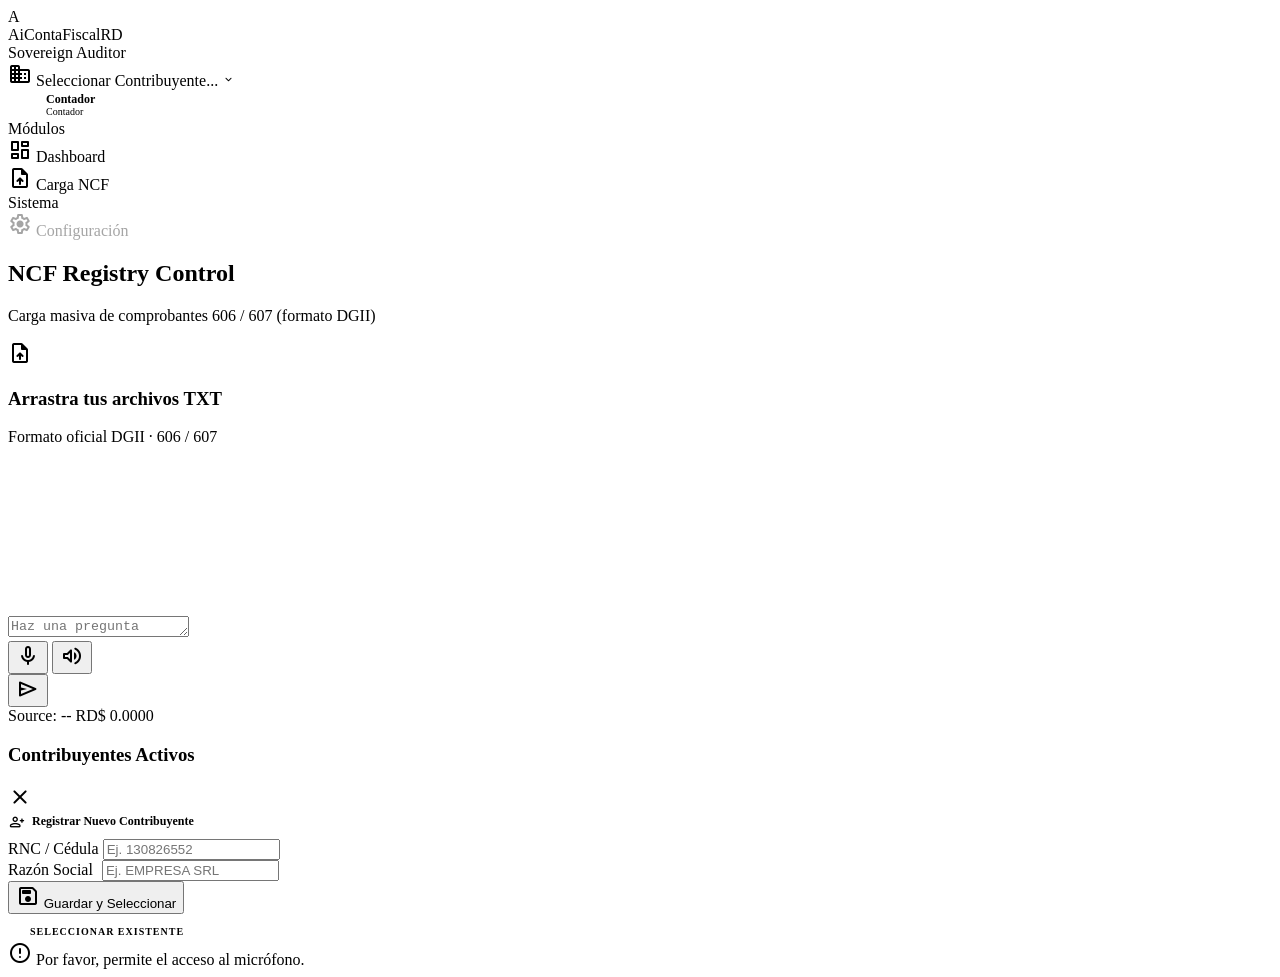
==== commit 959c85b0: "@ feat: auth multi-contador con Supabase JWT + login completo - database.py: modelo UserProfile (aut" ====
--- a/api/static/index.html
+++ b/api/static/index.html
@@ -14,6 +14,9 @@
     <link rel="stylesheet" href="/static/style.css">
 </head>
 <body>
+<script src="/static/auth.js"></script>
+<script>if (!isLoggedIn()) { window.location.href = '/login'; }</script>
+
 <div class="shell">
 
     <!-- ══════════════════ TOP BAR ══════════════════ -->
@@ -34,9 +37,21 @@
             </div>
         </div>
 
-        <div class="topbar-chat-label" title="Estado de la Inteligencia Artificial">
-            <div id="ai-status-dot" class="status-dot online"></div>
-            <span id="ai-status-text">Asistente IA</span>
+        <div class="topbar-user" style="display:flex;align-items:center;gap:8px;cursor:pointer;" onclick="toggleUserMenu()">
+            <div style="width:30px;height:30px;border-radius:50%;background:var(--primary);display:flex;align-items:center;justify-content:center;font-size:13px;font-weight:800;color:white;">
+                <span id="user-initial">C</span>
+            </div>
+            <div style="font-size:12px;line-height:1.2;">
+                <div id="user-name" style="font-weight:700;color:var(--text-primary);">Contador</div>
+                <div id="user-role" style="font-size:10px;color:var(--text-muted);">Contador</div>
+            </div>
+            <div id="user-menu" style="display:none;position:absolute;top:50px;right:10px;background:var(--bg-card);border:1px solid var(--border-card);border-radius:8px;padding:8px;min-width:180px;box-shadow:0 8px 24px rgba(0,0,0,0.4);z-index:100;">
+                <div style="padding:8px;font-size:12px;color:var(--text-secondary);border-bottom:1px solid var(--border-subtle);margin-bottom:4px;" id="user-menu-email"></div>
+                <div onclick="logout()" style="display:flex;align-items:center;gap:8px;padding:8px;font-size:13px;color:var(--danger);border-radius:6px;cursor:pointer;hover:background:var(--bg-card-hover);">
+                    <span class="material-symbols-rounded" style="font-size:16px;">logout</span>
+                    Cerrar Sesión
+                </div>
+            </div>
         </div>
     </header>
 
@@ -154,6 +169,19 @@
                         </div>
                         <div class="kpi-value muted" id="stat-ncfs">— <span style="font-size:13px;font-weight:600;letter-spacing:0;">(sin datos)</span></div>
                         <div class="kpi-sub">Comprobantes 606 + 607</div>
+                    </div>
+                </div>
+
+                <!-- Planificador Fiscal -->
+                <div class="card">
+                    <div class="card-header">
+                        <div class="card-title">
+                            <span class="material-symbols-rounded">trending_up</span>
+                            Planificación Fiscal Predictiva
+                        </div>
+                    </div>
+                    <div id="planificador-list">
+                        <div class="table-empty">Ejecuta la auditoría para ver proyecciones.</div>
                     </div>
                 </div>
 
